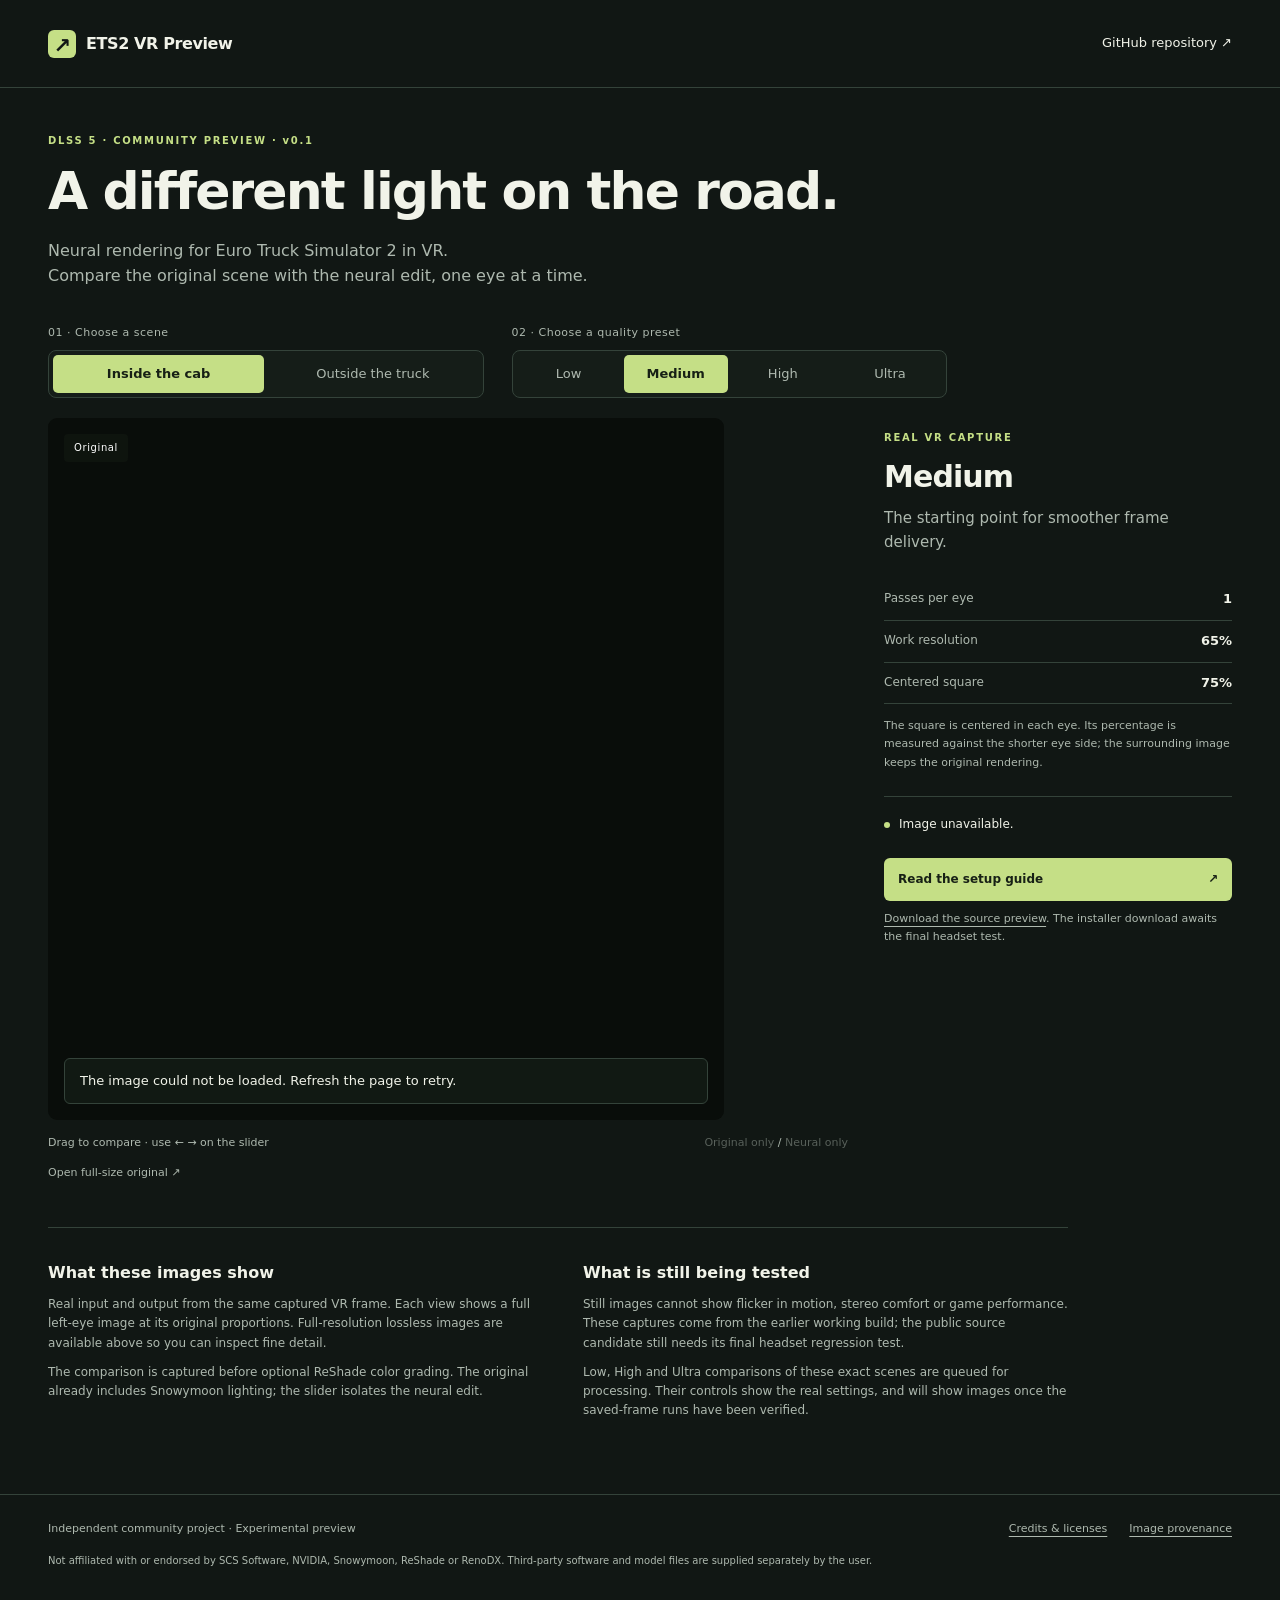
==== docs/index.html @ f1033e8d "Add the GitHub Pages publication files under docs while retaining all project files" ====
<!doctype html>
<html lang="en"><head>
<meta charset="utf-8"><meta name="viewport" content="width=device-width, initial-scale=1"><meta name="description" content="ETS2 VR neural-rendering preview. Explore real cab and truck captures with an original / neural comparison slider."><meta name="theme-color" content="#111714">
<title>ETS2 DLSS 5 VR Preview — comparisons</title><link rel="stylesheet" href="style.css"><script src="app.js" defer></script>
</head><body>
<header class="topbar"><a class="brand" href="./"><span class="mark" aria-hidden="true">↗</span> ETS2 VR Preview</a><a href="https://github.com/EinarEB/ETS2-DLSS-5-VR-Preview">GitHub repository ↗</a></header>
<main>
<div class="intro"><p class="eyebrow">DLSS 5 · COMMUNITY PREVIEW · v0.1</p><h1>A different light on the road.</h1><p class="lede">Neural rendering for Euro Truck Simulator 2 in VR.<br>Compare the original scene with the neural edit, one eye at a time.</p></div>
<section class="showcase" aria-label="Interactive image comparison">
<div class="controls">
<div><span class="control-label" id="scene-label">01 · Choose a scene</span><div class="segments" role="group" aria-labelledby="scene-label"><button data-scene="cab" aria-pressed="true">Inside the cab</button><button data-scene="exterior" aria-pressed="false">Outside the truck</button></div></div>
<div><span class="control-label" id="preset-label">02 · Choose a quality preset</span><div class="segments presets" role="group" aria-labelledby="preset-label"><button data-preset="low" aria-pressed="false">Low</button><button data-preset="medium" aria-pressed="true">Medium</button><button data-preset="high" aria-pressed="false">High</button><button data-preset="ultra" aria-pressed="false">Ultra</button></div></div>
</div>
<div class="comparison-layout"><div class="viewer-column">
<div class="viewer" id="viewer" aria-busy="true">
<img id="after-image" alt="" width="2504" height="2600" draggable="false"><img id="before-image" alt="Captured original VR scene before the neural edit" width="2504" height="2600" draggable="false">
<div class="image-labels"><span>Original</span><span id="after-label">Medium · neural edit</span></div><div class="divider" aria-hidden="true"><span>‹ ›</span></div>
<input id="wipe" type="range" min="0" max="100" value="50" aria-label="Original image coverage" aria-valuetext="50 percent original, 50 percent neural edit">
<div class="viewer-message" id="viewer-message" role="status">Loading the captured frame…</div></div>
<div class="under-viewer"><p id="drag-hint">Drag to compare · use ← → on the slider</p><div><button class="text-button" id="show-original">Original only</button><span aria-hidden="true"> / </span><button class="text-button" id="show-neural">Neural only</button></div></div>
<div class="image-links"><a id="original-link" target="_blank" rel="noopener">Open full-size original ↗</a><a id="result-link" target="_blank" rel="noopener">Open full-size result ↗</a></div>
</div><aside>
<p class="eyebrow" id="sample-kind">REAL VR CAPTURE</p><h2 id="preset-title">Medium</h2><p id="preset-description">The starting point for smoother frame delivery.</p>
<dl class="specs"><div><dt>Passes per eye</dt><dd id="passes">1</dd></div><div><dt>Work resolution</dt><dd id="resolution">65%</dd></div><div><dt>Centered square</dt><dd id="crop">75%</dd></div></dl>
<p class="small">The square is centered in each eye. Its percentage is measured against the shorter eye side; the surrounding image keeps the original rendering.</p>
<div class="sample-note"><span class="status-dot" aria-hidden="true"></span><p id="sample-note" aria-live="polite">Loading capture details…</p></div><p class="small" id="capture-details"></p>
<a class="button" href="setup.html">Read the setup guide <span aria-hidden="true">↗</span></a><p class="small release-note"><a href="https://github.com/EinarEB/ETS2-DLSS-5-VR-Preview/archive/refs/heads/main.zip">Download the source preview</a>. The installer download awaits the final headset test.</p>
</aside></div></section>
<section class="notes" aria-label="About the comparison"><div><h2>What these images show</h2><p>Real input and output from the same captured VR frame. Each view shows a full left-eye image at its original proportions. Full-resolution lossless images are available above so you can inspect fine detail.</p><p>The comparison is captured before optional ReShade color grading. The original already includes Snowymoon lighting; the slider isolates the neural edit.</p></div><div><h2>What is still being tested</h2><p>Still images cannot show flicker in motion, stereo comfort or game performance. These captures come from the earlier working build; the public source candidate still needs its final headset regression test.</p><p>Low, High and Ultra comparisons of these exact scenes are queued for processing. Their controls show the real settings, and will show images once the saved-frame runs have been verified.</p></div></section>
</main><footer><span>Independent community project · Experimental preview</span><div><a href="credits.html">Credits & licenses</a><a href="assets/provenance.json">Image provenance</a></div><p>Not affiliated with or endorsed by SCS Software, NVIDIA, Snowymoon, ReShade or RenoDX. Third-party software and model files are supplied separately by the user.</p></footer>
</body></html>
---- docs/style.css ----
:root{color-scheme:dark;--bg:#111714;--line:#34433a;--text:#f1f3e9;--muted:#aeb9af;--accent:#c5df86;--split:50%}*{box-sizing:border-box}body{margin:0;background:var(--bg);color:var(--text);font-family:Inter,'Segoe UI',system-ui,sans-serif;font-size:15px;line-height:1.6}a{color:inherit;text-underline-offset:4px}button,input{font:inherit}button,a{-webkit-tap-highlight-color:transparent}button:focus-visible,a:focus-visible,input:focus-visible{outline:3px solid var(--accent);outline-offset:4px}button{cursor:pointer}button:disabled{cursor:default;opacity:.45}.topbar{max-width:1300px;margin:auto;min-height:88px;padding:24px 48px;display:flex;justify-content:space-between;align-items:center;border-bottom:1px solid var(--line);gap:20px}.topbar a{text-decoration:none;font-size:13px}.topbar .brand{font-size:16px;font-weight:700;letter-spacing:-.4px;display:flex;align-items:center;gap:10px}.mark{background:var(--accent);color:var(--bg);border-radius:6px;width:28px;height:28px;text-align:center;font-size:21px}main{max-width:1300px;margin:auto;padding:45px 48px 64px}.intro{margin-bottom:35px}.eyebrow{font-size:10px;font-weight:700;letter-spacing:1.7px;color:var(--accent);margin:0 0 12px}h1{font-size:clamp(32px,4.3vw,52px);line-height:1.17;font-weight:600;letter-spacing:-1.9px;margin:0 0 16px}.lede{color:var(--muted);font-size:16px;margin:0}.controls{display:grid;grid-template-columns:minmax(240px,1fr) minmax(280px,1fr);gap:28px;margin-bottom:20px;max-width:800px}.control-label{display:block;font-size:11px;color:var(--muted);letter-spacing:.5px;margin-bottom:8px}.segments{display:flex;border:1px solid var(--line);border-radius:8px;padding:4px;gap:3px;background:#151d18}.segments button{border:0;border-radius:5px;background:transparent;color:var(--muted);padding:9px 12px;flex:1;font-size:13px;white-space:nowrap}.segments button[aria-pressed=true]{background:var(--accent);color:#172015;font-weight:700}.segments button:hover:not([aria-pressed=true]){background:#263229;color:var(--text)}.comparison-layout{display:grid;grid-template-columns:minmax(0,800px) minmax(245px,1fr);gap:36px;align-items:start}.viewer{position:relative;overflow:hidden;background:#090d0a;border-radius:9px;aspect-ratio:2504/2600;width:100%;margin:auto;isolation:isolate}.viewer img{position:absolute;width:100%;height:100%;object-fit:contain;inset:0;pointer-events:none;user-select:none}.viewer #before-image{clip-path:inset(0 calc(100% - var(--split)) 0 0)}.viewer.no-result #before-image{clip-path:none}.image-labels{position:absolute;inset:16px 16px auto;display:flex;justify-content:space-between;gap:8px;pointer-events:none}.image-labels span{font-size:10px;letter-spacing:.6px;line-height:1.2;padding:8px 10px;border-radius:4px;color:white;background:#101610dc}.divider{position:absolute;top:0;bottom:0;left:var(--split);width:2px;background:#fff;transform:translateX(-1px);pointer-events:none;box-shadow:0 0 5px #0008}.divider span{position:absolute;top:50%;left:50%;transform:translate(-50%,-50%);width:42px;height:42px;display:grid;place-items:center;background:#eff2e8;color:#172015;border-radius:50%;font-size:22px;letter-spacing:2px;box-shadow:0 2px 16px #0005}.viewer input{position:absolute;inset:0;appearance:none;-webkit-appearance:none;width:100%;height:100%;margin:0;background:transparent;opacity:0;cursor:ew-resize;touch-action:pan-y}.viewer input::-webkit-slider-thumb{appearance:none;width:42px;height:100%}.viewer:has(input:focus-visible){outline:3px solid var(--accent);outline-offset:4px}.viewer-message{position:absolute;inset:auto 16px 16px;background:#121a14ed;border:1px solid var(--line);border-radius:6px;padding:12px 15px;pointer-events:none;font-size:13px;color:var(--text)}[hidden]{display:none!important}.no-result .divider,.no-result #after-label{display:none}.under-viewer{display:flex;justify-content:space-between;align-items:center;gap:12px;margin-top:10px;font-size:11px;color:var(--muted)}.under-viewer p{margin:0}.text-button{border:0;background:none;color:inherit;padding:4px 0;font-size:11px}.text-button:hover{text-decoration:underline}.image-links{display:flex;gap:20px;flex-wrap:wrap;font-size:11px;margin-top:8px;color:var(--muted)}aside{padding-top:12px}aside h2{font-size:30px;letter-spacing:-.9px;line-height:1.25;margin:0 0 10px}aside>p{color:var(--muted);margin-top:0}.specs{margin:25px 0 13px}.specs div{display:flex;justify-content:space-between;gap:14px;padding:10px 0;border-bottom:1px solid var(--line)}.specs dt{color:var(--muted);font-size:12px}.specs dd{margin:0;font-weight:600;font-size:13px}.small{font-size:11px;color:var(--muted);line-height:1.65}.sample-note{display:flex;gap:9px;align-items:baseline;border-top:1px solid var(--line);padding-top:18px;margin-top:24px}.sample-note p{font-size:12px;margin:0}.status-dot{width:6px;height:6px;flex:none;border-radius:50%;background:var(--accent)}.button{display:flex;justify-content:space-between;align-items:center;background:var(--accent);color:#172015;text-decoration:none;font-weight:700;font-size:12px;padding:12px 14px;border-radius:6px;margin-top:24px}.release-note{margin-top:9px}.notes{display:grid;grid-template-columns:1fr 1fr;gap:50px;border-top:1px solid var(--line);padding-top:32px;margin-top:45px;max-width:1020px}.notes h2{font-size:16px;margin:0 0 10px}.notes p{font-size:12px;color:var(--muted);margin:0 0 10px}footer{max-width:1300px;margin:auto;padding:25px 48px 36px;border-top:1px solid var(--line);font-size:11px;color:var(--muted);display:flex;justify-content:space-between;gap:15px;flex-wrap:wrap}footer div{display:flex;gap:22px}footer p{width:100%;margin:0;font-size:10px;max-width:850px}@media(min-width:900px){.viewer{width:min(100%,calc(78svh * 2504 / 2600));margin-left:0}.controls{max-width:calc(100% - 285px)}}@media(max-width:899px){.comparison-layout{grid-template-columns:minmax(0,1fr);gap:20px}.controls{gap:16px}aside{display:grid;grid-template-columns:1fr 1fr;gap:0 30px}aside .specs{grid-column:2;grid-row:1/5;margin:0}aside .sample-note,aside #capture-details,aside .button,aside .release-note{grid-column:1/-1}aside .button{max-width:350px}.notes{margin-top:30px}}@media(max-width:560px){.topbar{min-height:70px;padding:18px 20px}.topbar .brand{font-size:14px}.topbar>a{font-size:11px}main{padding:30px 16px 36px}.intro{padding:0 4px;margin-bottom:24px}.lede{font-size:14px}.controls{grid-template-columns:1fr;gap:14px;margin-bottom:16px}.control-label{font-size:10px}.segments button{padding:9px 8px}.comparison-layout{gap:12px}.viewer{border-radius:6px}.under-viewer{align-items:start;font-size:10px}.under-viewer p{max-width:160px}.image-links{gap:12px;font-size:10px}.image-labels{inset:10px 10px auto}.image-labels span{font-size:9px;padding:6px 8px}.notes{grid-template-columns:1fr;gap:18px;padding-top:23px}aside{gap:0 18px}aside h2{font-size:25px}aside>p{font-size:12px}aside .small{font-size:11px}footer{padding:22px 20px 30px}h1{letter-spacing:-1.2px}}
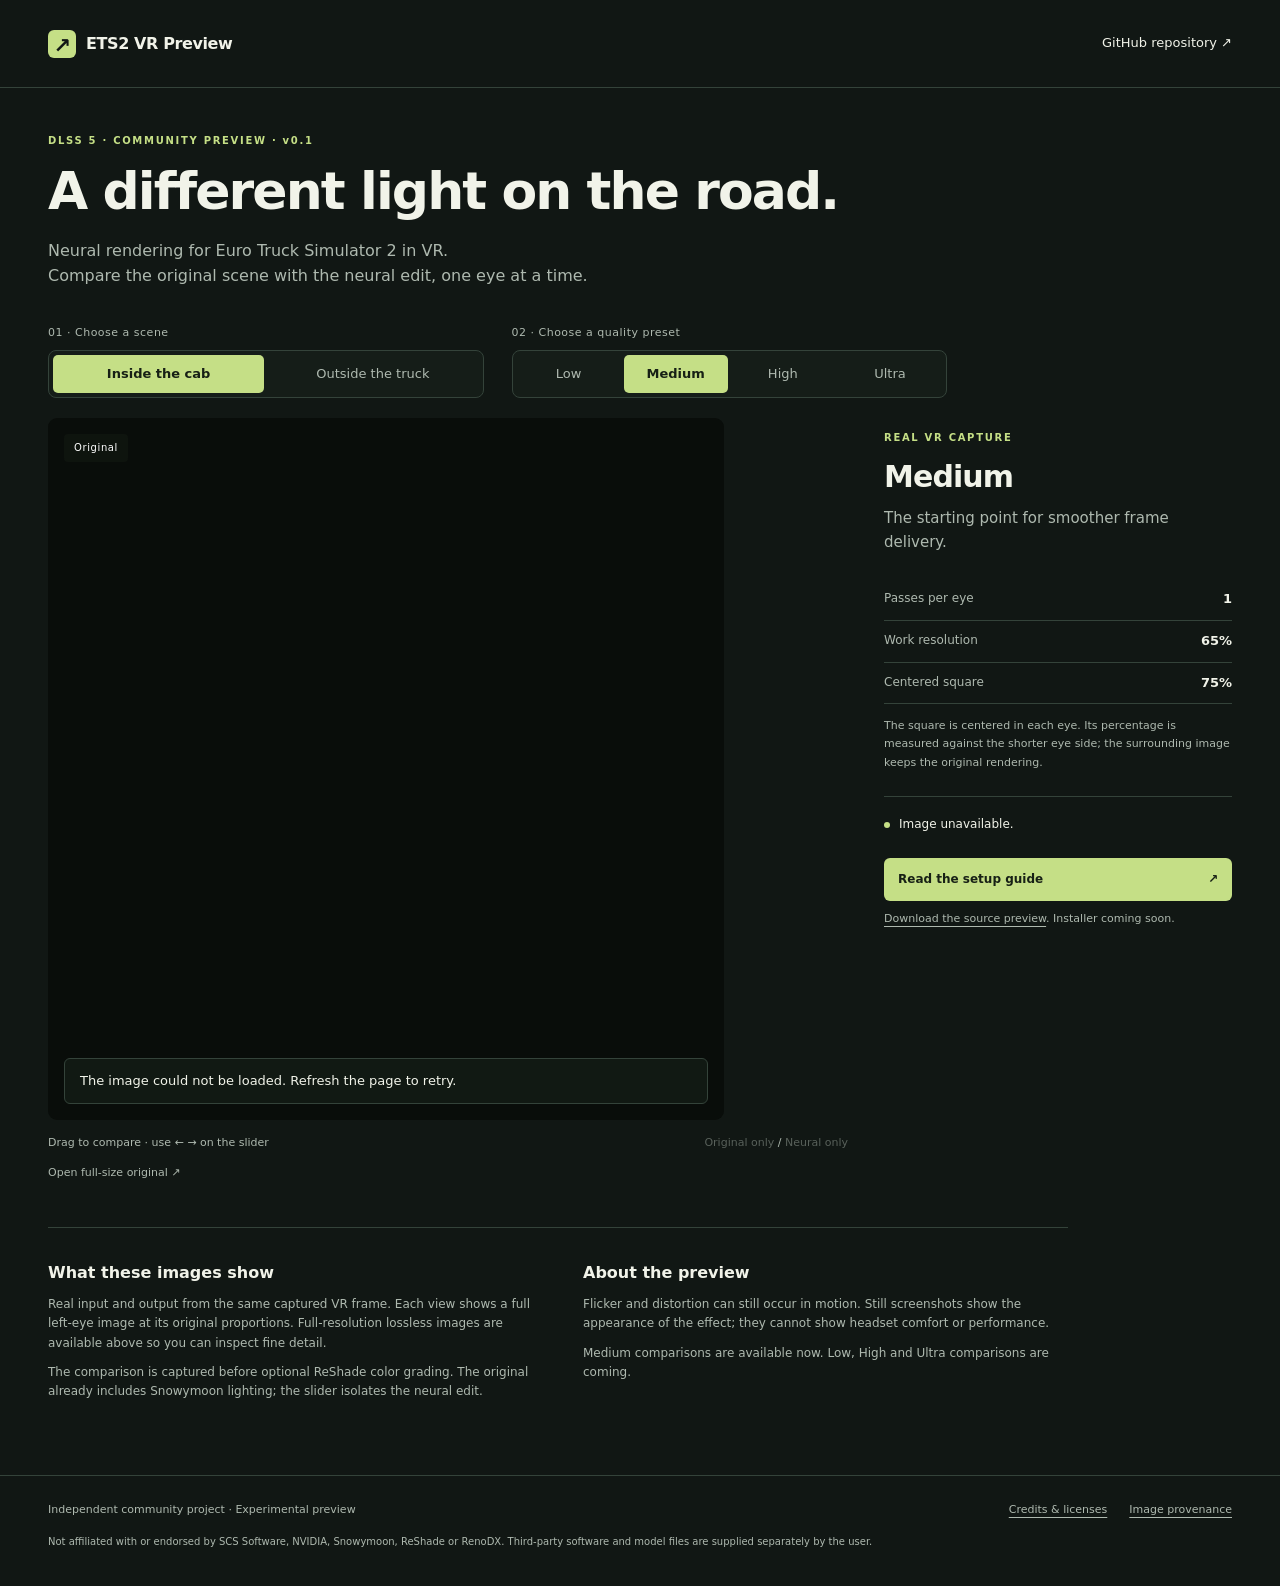
==== commit 744a6732: "Rewrite the public setup guide around requirements, installation and everyday controls" ====
--- a/docs/index.html
+++ b/docs/index.html
@@ -1,31 +1,31 @@
-<!doctype html>
-<html lang="en"><head>
-<meta charset="utf-8"><meta name="viewport" content="width=device-width, initial-scale=1"><meta name="description" content="ETS2 VR neural-rendering preview. Explore real cab and truck captures with an original / neural comparison slider."><meta name="theme-color" content="#111714">
-<title>ETS2 DLSS 5 VR Preview — comparisons</title><link rel="stylesheet" href="style.css"><script src="app.js" defer></script>
-</head><body>
-<header class="topbar"><a class="brand" href="./"><span class="mark" aria-hidden="true">↗</span> ETS2 VR Preview</a><a href="https://github.com/EinarEB/ETS2-DLSS-5-VR-Preview">GitHub repository ↗</a></header>
-<main>
-<div class="intro"><p class="eyebrow">DLSS 5 · COMMUNITY PREVIEW · v0.1</p><h1>A different light on the road.</h1><p class="lede">Neural rendering for Euro Truck Simulator 2 in VR.<br>Compare the original scene with the neural edit, one eye at a time.</p></div>
-<section class="showcase" aria-label="Interactive image comparison">
-<div class="controls">
-<div><span class="control-label" id="scene-label">01 · Choose a scene</span><div class="segments" role="group" aria-labelledby="scene-label"><button data-scene="cab" aria-pressed="true">Inside the cab</button><button data-scene="exterior" aria-pressed="false">Outside the truck</button></div></div>
-<div><span class="control-label" id="preset-label">02 · Choose a quality preset</span><div class="segments presets" role="group" aria-labelledby="preset-label"><button data-preset="low" aria-pressed="false">Low</button><button data-preset="medium" aria-pressed="true">Medium</button><button data-preset="high" aria-pressed="false">High</button><button data-preset="ultra" aria-pressed="false">Ultra</button></div></div>
-</div>
-<div class="comparison-layout"><div class="viewer-column">
-<div class="viewer" id="viewer" aria-busy="true">
-<img id="after-image" alt="" width="2504" height="2600" draggable="false"><img id="before-image" alt="Captured original VR scene before the neural edit" width="2504" height="2600" draggable="false">
-<div class="image-labels"><span>Original</span><span id="after-label">Medium · neural edit</span></div><div class="divider" aria-hidden="true"><span>‹ ›</span></div>
-<input id="wipe" type="range" min="0" max="100" value="50" aria-label="Original image coverage" aria-valuetext="50 percent original, 50 percent neural edit">
-<div class="viewer-message" id="viewer-message" role="status">Loading the captured frame…</div></div>
-<div class="under-viewer"><p id="drag-hint">Drag to compare · use ← → on the slider</p><div><button class="text-button" id="show-original">Original only</button><span aria-hidden="true"> / </span><button class="text-button" id="show-neural">Neural only</button></div></div>
-<div class="image-links"><a id="original-link" target="_blank" rel="noopener">Open full-size original ↗</a><a id="result-link" target="_blank" rel="noopener">Open full-size result ↗</a></div>
-</div><aside>
-<p class="eyebrow" id="sample-kind">REAL VR CAPTURE</p><h2 id="preset-title">Medium</h2><p id="preset-description">The starting point for smoother frame delivery.</p>
-<dl class="specs"><div><dt>Passes per eye</dt><dd id="passes">1</dd></div><div><dt>Work resolution</dt><dd id="resolution">65%</dd></div><div><dt>Centered square</dt><dd id="crop">75%</dd></div></dl>
-<p class="small">The square is centered in each eye. Its percentage is measured against the shorter eye side; the surrounding image keeps the original rendering.</p>
-<div class="sample-note"><span class="status-dot" aria-hidden="true"></span><p id="sample-note" aria-live="polite">Loading capture details…</p></div><p class="small" id="capture-details"></p>
-<a class="button" href="setup.html">Read the setup guide <span aria-hidden="true">↗</span></a><p class="small release-note"><a href="https://github.com/EinarEB/ETS2-DLSS-5-VR-Preview/archive/refs/heads/main.zip">Download the source preview</a>. The installer download awaits the final headset test.</p>
-</aside></div></section>
-<section class="notes" aria-label="About the comparison"><div><h2>What these images show</h2><p>Real input and output from the same captured VR frame. Each view shows a full left-eye image at its original proportions. Full-resolution lossless images are available above so you can inspect fine detail.</p><p>The comparison is captured before optional ReShade color grading. The original already includes Snowymoon lighting; the slider isolates the neural edit.</p></div><div><h2>What is still being tested</h2><p>Still images cannot show flicker in motion, stereo comfort or game performance. These captures come from the earlier working build; the public source candidate still needs its final headset regression test.</p><p>Low, High and Ultra comparisons of these exact scenes are queued for processing. Their controls show the real settings, and will show images once the saved-frame runs have been verified.</p></div></section>
-</main><footer><span>Independent community project · Experimental preview</span><div><a href="credits.html">Credits & licenses</a><a href="assets/provenance.json">Image provenance</a></div><p>Not affiliated with or endorsed by SCS Software, NVIDIA, Snowymoon, ReShade or RenoDX. Third-party software and model files are supplied separately by the user.</p></footer>
-</body></html>
+<!doctype html>
+<html lang="en"><head>
+<meta charset="utf-8"><meta name="viewport" content="width=device-width, initial-scale=1"><meta name="description" content="ETS2 VR neural-rendering preview. Explore real cab and truck captures with an original / neural comparison slider."><meta name="theme-color" content="#111714">
+<title>ETS2 DLSS 5 VR Preview — comparisons</title><link rel="stylesheet" href="style.css"><script src="app.js" defer></script>
+</head><body>
+<header class="topbar"><a class="brand" href="./"><span class="mark" aria-hidden="true">↗</span> ETS2 VR Preview</a><a href="https://github.com/EinarEB/ETS2-DLSS-5-VR-Preview">GitHub repository ↗</a></header>
+<main>
+<div class="intro"><p class="eyebrow">DLSS 5 · COMMUNITY PREVIEW · v0.1</p><h1>A different light on the road.</h1><p class="lede">Neural rendering for Euro Truck Simulator 2 in VR.<br>Compare the original scene with the neural edit, one eye at a time.</p></div>
+<section class="showcase" aria-label="Interactive image comparison">
+<div class="controls">
+<div><span class="control-label" id="scene-label">01 · Choose a scene</span><div class="segments" role="group" aria-labelledby="scene-label"><button data-scene="cab" aria-pressed="true">Inside the cab</button><button data-scene="exterior" aria-pressed="false">Outside the truck</button></div></div>
+<div><span class="control-label" id="preset-label">02 · Choose a quality preset</span><div class="segments presets" role="group" aria-labelledby="preset-label"><button data-preset="low" aria-pressed="false">Low</button><button data-preset="medium" aria-pressed="true">Medium</button><button data-preset="high" aria-pressed="false">High</button><button data-preset="ultra" aria-pressed="false">Ultra</button></div></div>
+</div>
+<div class="comparison-layout"><div class="viewer-column">
+<div class="viewer" id="viewer" aria-busy="true">
+<img id="after-image" alt="" width="2504" height="2600" draggable="false"><img id="before-image" alt="Captured original VR scene before the neural edit" width="2504" height="2600" draggable="false">
+<div class="image-labels"><span>Original</span><span id="after-label">Medium · neural edit</span></div><div class="divider" aria-hidden="true"><span>‹ ›</span></div>
+<input id="wipe" type="range" min="0" max="100" value="50" aria-label="Original image coverage" aria-valuetext="50 percent original, 50 percent neural edit">
+<div class="viewer-message" id="viewer-message" role="status">Loading the captured frame…</div></div>
+<div class="under-viewer"><p id="drag-hint">Drag to compare · use ← → on the slider</p><div><button class="text-button" id="show-original">Original only</button><span aria-hidden="true"> / </span><button class="text-button" id="show-neural">Neural only</button></div></div>
+<div class="image-links"><a id="original-link" target="_blank" rel="noopener">Open full-size original ↗</a><a id="result-link" target="_blank" rel="noopener">Open full-size result ↗</a></div>
+</div><aside>
+<p class="eyebrow" id="sample-kind">REAL VR CAPTURE</p><h2 id="preset-title">Medium</h2><p id="preset-description">The starting point for smoother frame delivery.</p>
+<dl class="specs"><div><dt>Passes per eye</dt><dd id="passes">1</dd></div><div><dt>Work resolution</dt><dd id="resolution">65%</dd></div><div><dt>Centered square</dt><dd id="crop">75%</dd></div></dl>
+<p class="small">The square is centered in each eye. Its percentage is measured against the shorter eye side; the surrounding image keeps the original rendering.</p>
+<div class="sample-note"><span class="status-dot" aria-hidden="true"></span><p id="sample-note" aria-live="polite">Loading capture details…</p></div><p class="small" id="capture-details"></p>
+<a class="button" href="setup.html">Read the setup guide <span aria-hidden="true">↗</span></a><p class="small release-note"><a href="https://github.com/EinarEB/ETS2-DLSS-5-VR-Preview/archive/refs/heads/main.zip">Download the source preview</a>. Installer coming soon.</p>
+</aside></div></section>
+<section class="notes" aria-label="About the comparison"><div><h2>What these images show</h2><p>Real input and output from the same captured VR frame. Each view shows a full left-eye image at its original proportions. Full-resolution lossless images are available above so you can inspect fine detail.</p><p>The comparison is captured before optional ReShade color grading. The original already includes Snowymoon lighting; the slider isolates the neural edit.</p></div><div><h2>About the preview</h2><p>Flicker and distortion can still occur in motion. Still screenshots show the appearance of the effect; they cannot show headset comfort or performance.</p><p>Medium comparisons are available now. Low, High and Ultra comparisons are coming.</p></div></section>
+</main><footer><span>Independent community project · Experimental preview</span><div><a href="credits.html">Credits & licenses</a><a href="assets/provenance.json">Image provenance</a></div><p>Not affiliated with or endorsed by SCS Software, NVIDIA, Snowymoon, ReShade or RenoDX. Third-party software and model files are supplied separately by the user.</p></footer>
+</body></html>
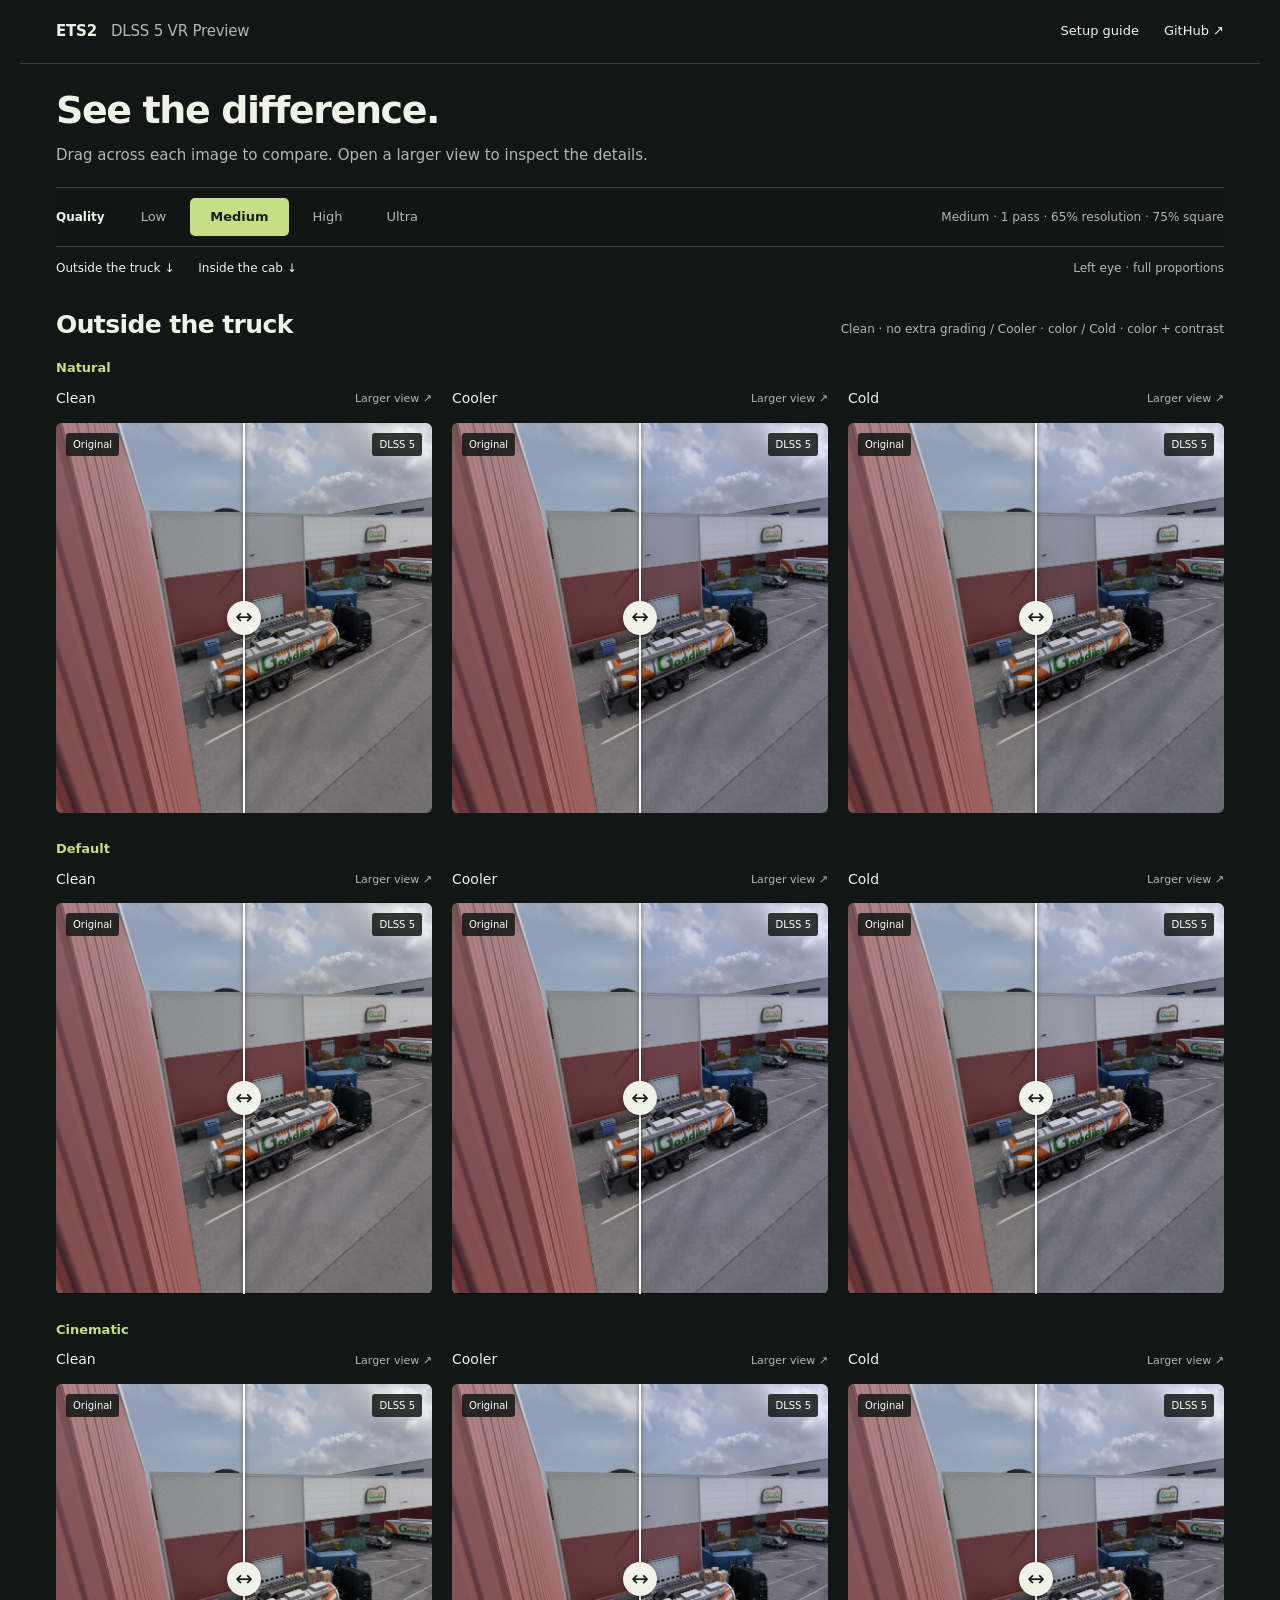
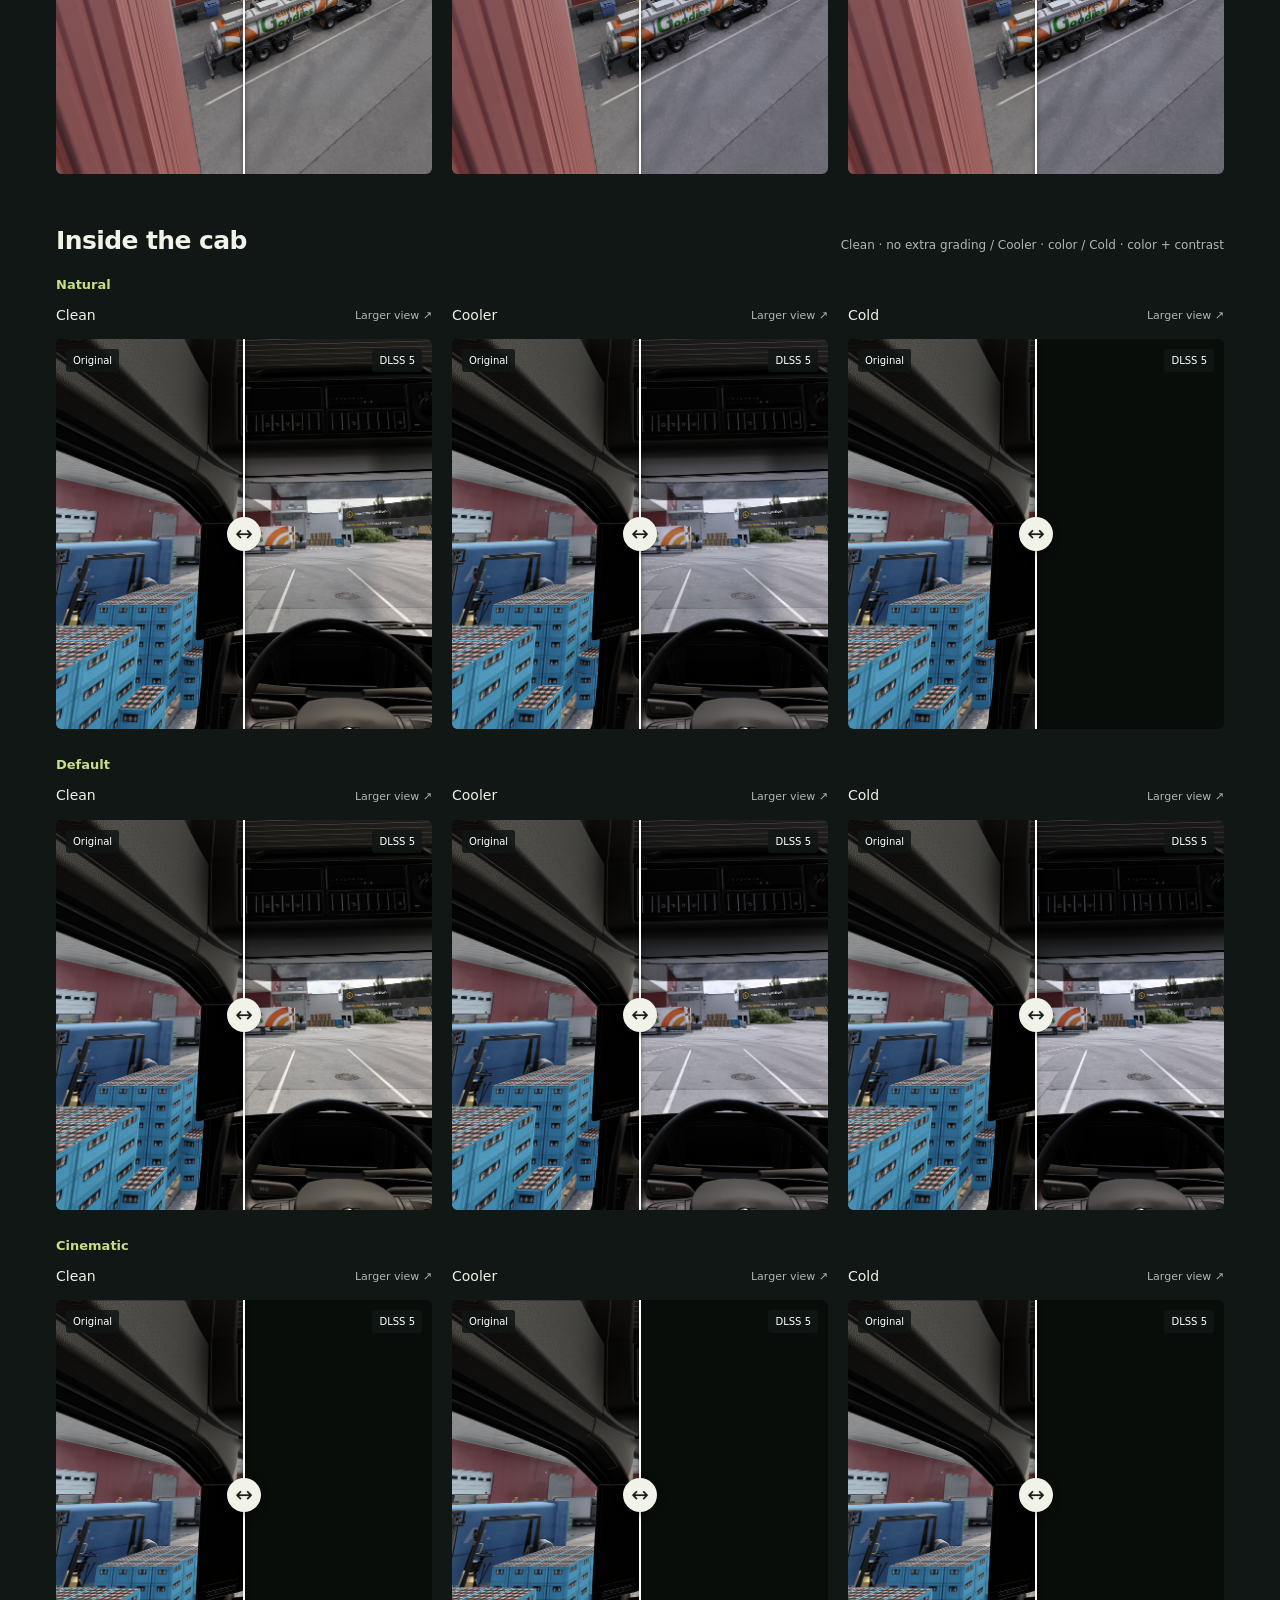
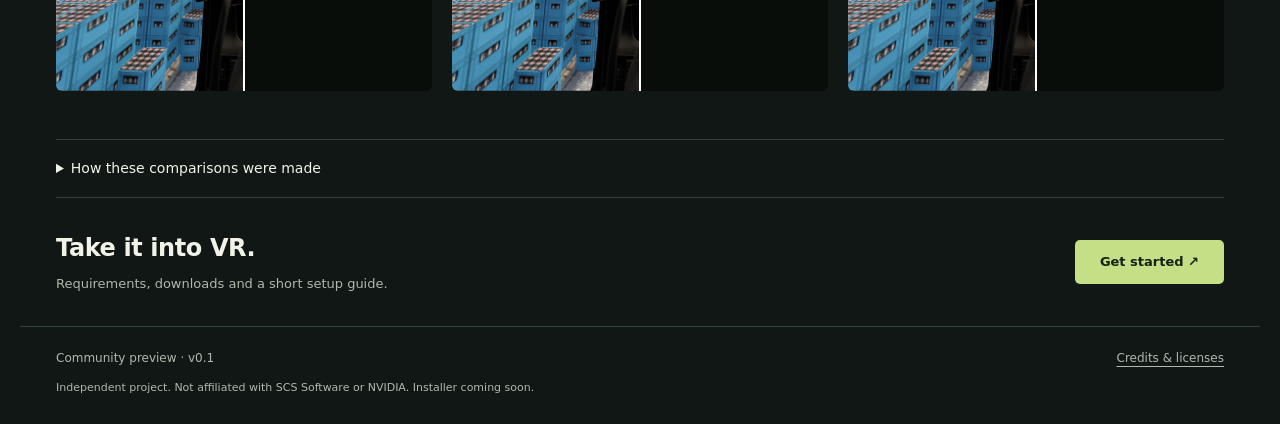
==== commit 057bfa52: "Add 72 same-frame comparisons and simplify the installer and launcher" ====
--- a/docs/index.html
+++ b/docs/index.html
@@ -1,31 +1,18 @@
 <!doctype html>
 <html lang="en"><head>
-<meta charset="utf-8"><meta name="viewport" content="width=device-width, initial-scale=1"><meta name="description" content="ETS2 VR neural-rendering preview. Explore real cab and truck captures with an original / neural comparison slider."><meta name="theme-color" content="#111714">
-<title>ETS2 DLSS 5 VR Preview — comparisons</title><link rel="stylesheet" href="style.css"><script src="app.js" defer></script>
+<meta charset="utf-8"><meta name="viewport" content="width=device-width,initial-scale=1"><meta name="description" content="Compare ETS2 DLSS 5 VR quality presets, neural styles and color looks on the same real cab and exterior frames."><meta name="theme-color" content="#111714">
+<title>Comparisons · ETS2 DLSS 5 VR Preview</title><link rel="stylesheet" href="style.css?v=2"><script src="app.js?v=2" defer></script>
 </head><body>
-<header class="topbar"><a class="brand" href="./"><span class="mark" aria-hidden="true">↗</span> ETS2 VR Preview</a><a href="https://github.com/EinarEB/ETS2-DLSS-5-VR-Preview">GitHub repository ↗</a></header>
+<header class="topbar"><a class="brand" href="./">ETS2 <span>DLSS 5 VR Preview</span></a><nav aria-label="Main"><a href="setup.html">Setup guide</a><a href="https://github.com/EinarEB/ETS2-DLSS-5-VR-Preview">GitHub ↗</a></nav></header>
 <main>
-<div class="intro"><p class="eyebrow">DLSS 5 · COMMUNITY PREVIEW · v0.1</p><h1>A different light on the road.</h1><p class="lede">Neural rendering for Euro Truck Simulator 2 in VR.<br>Compare the original scene with the neural edit, one eye at a time.</p></div>
-<section class="showcase" aria-label="Interactive image comparison">
-<div class="controls">
-<div><span class="control-label" id="scene-label">01 · Choose a scene</span><div class="segments" role="group" aria-labelledby="scene-label"><button data-scene="cab" aria-pressed="true">Inside the cab</button><button data-scene="exterior" aria-pressed="false">Outside the truck</button></div></div>
-<div><span class="control-label" id="preset-label">02 · Choose a quality preset</span><div class="segments presets" role="group" aria-labelledby="preset-label"><button data-preset="low" aria-pressed="false">Low</button><button data-preset="medium" aria-pressed="true">Medium</button><button data-preset="high" aria-pressed="false">High</button><button data-preset="ultra" aria-pressed="false">Ultra</button></div></div>
-</div>
-<div class="comparison-layout"><div class="viewer-column">
-<div class="viewer" id="viewer" aria-busy="true">
-<img id="after-image" alt="" width="2504" height="2600" draggable="false"><img id="before-image" alt="Captured original VR scene before the neural edit" width="2504" height="2600" draggable="false">
-<div class="image-labels"><span>Original</span><span id="after-label">Medium · neural edit</span></div><div class="divider" aria-hidden="true"><span>‹ ›</span></div>
-<input id="wipe" type="range" min="0" max="100" value="50" aria-label="Original image coverage" aria-valuetext="50 percent original, 50 percent neural edit">
-<div class="viewer-message" id="viewer-message" role="status">Loading the captured frame…</div></div>
-<div class="under-viewer"><p id="drag-hint">Drag to compare · use ← → on the slider</p><div><button class="text-button" id="show-original">Original only</button><span aria-hidden="true"> / </span><button class="text-button" id="show-neural">Neural only</button></div></div>
-<div class="image-links"><a id="original-link" target="_blank" rel="noopener">Open full-size original ↗</a><a id="result-link" target="_blank" rel="noopener">Open full-size result ↗</a></div>
-</div><aside>
-<p class="eyebrow" id="sample-kind">REAL VR CAPTURE</p><h2 id="preset-title">Medium</h2><p id="preset-description">The starting point for smoother frame delivery.</p>
-<dl class="specs"><div><dt>Passes per eye</dt><dd id="passes">1</dd></div><div><dt>Work resolution</dt><dd id="resolution">65%</dd></div><div><dt>Centered square</dt><dd id="crop">75%</dd></div></dl>
-<p class="small">The square is centered in each eye. Its percentage is measured against the shorter eye side; the surrounding image keeps the original rendering.</p>
-<div class="sample-note"><span class="status-dot" aria-hidden="true"></span><p id="sample-note" aria-live="polite">Loading capture details…</p></div><p class="small" id="capture-details"></p>
-<a class="button" href="setup.html">Read the setup guide <span aria-hidden="true">↗</span></a><p class="small release-note"><a href="https://github.com/EinarEB/ETS2-DLSS-5-VR-Preview/archive/refs/heads/main.zip">Download the source preview</a>. Installer coming soon.</p>
-</aside></div></section>
-<section class="notes" aria-label="About the comparison"><div><h2>What these images show</h2><p>Real input and output from the same captured VR frame. Each view shows a full left-eye image at its original proportions. Full-resolution lossless images are available above so you can inspect fine detail.</p><p>The comparison is captured before optional ReShade color grading. The original already includes Snowymoon lighting; the slider isolates the neural edit.</p></div><div><h2>About the preview</h2><p>Flicker and distortion can still occur in motion. Still screenshots show the appearance of the effect; they cannot show headset comfort or performance.</p><p>Medium comparisons are available now. Low, High and Ultra comparisons are coming.</p></div></section>
-</main><footer><span>Independent community project · Experimental preview</span><div><a href="credits.html">Credits & licenses</a><a href="assets/provenance.json">Image provenance</a></div><p>Not affiliated with or endorsed by SCS Software, NVIDIA, Snowymoon, ReShade or RenoDX. Third-party software and model files are supplied separately by the user.</p></footer>
+<div class="intro"><h1>See the difference.</h1><p>Drag across each image to compare. Open a larger view to inspect the details.</p></div>
+<div class="quality-bar"><div class="quality-controls"><span id="quality-label">Quality</span><div class="segments" role="group" aria-labelledby="quality-label"><button data-quality="low" aria-pressed="false">Low</button><button data-quality="medium" aria-pressed="true">Medium</button><button data-quality="high" aria-pressed="false">High</button><button data-quality="ultra" aria-pressed="false">Ultra</button></div></div><p id="quality-summary" aria-live="polite">Medium · 1 pass · 65% resolution · 75% square</p></div>
+<div class="scene-nav"><a href="#exterior">Outside the truck ↓</a><a href="#cab">Inside the cab ↓</a><span>Left eye · full proportions</span></div>
+<p id="page-status" role="status">Loading comparisons…</p><div id="scenes"></div>
+<details class="method"><summary>How these comparisons were made</summary><p>Two real VR frames, captured with Snowymoon lighting. The exterior uses the latest capture; the cab uses the retained interior capture. Each original was held still and processed through all four quality presets and three neural styles. Clean, Cooler and Cold were then applied using the preview's own color shaders.</p><p>Every slider starts from the same ungraded original. Model preset 1, intensity 2 and 100% final blend are fixed. These are processed still frames with zero motion input, not recordings of moving gameplay. They show appearance; flicker and frame rate need a headset test.</p><p>The grid uses smaller lossless previews. Full-size images preserve the native 2504 × 2600 pixels without lossy compression. <a href="assets/provenance.json">Processing details and image hashes ↗</a></p></details>
+<div class="get-started"><div><h2>Take it into VR.</h2><p>Requirements, downloads and a short setup guide.</p></div><a class="button" href="setup.html">Get started ↗</a></div>
+</main>
+<footer><span>Community preview · v0.1</span><a href="credits.html">Credits & licenses</a><p>Independent project. Not affiliated with SCS Software or NVIDIA. Installer coming soon.</p></footer>
+<dialog id="detail" aria-labelledby="detail-title"><div class="dialog-bar"><h2 id="detail-title"></h2><button id="close-detail" aria-label="Close larger comparison">Close ×</button></div><div id="detail-content"></div><div class="full-links"><a id="full-original" target="_blank" rel="noopener">Full-size original ↗</a><a id="full-result" target="_blank" rel="noopener">Full-size result ↗</a><span>Native pixels · lossless</span></div></dialog>
+<noscript><p class="noscript">Enable JavaScript for the comparison sliders. <a href="assets/comparisons.json">Image index</a></p></noscript>
 </body></html>
--- a/docs/style.css
+++ b/docs/style.css
@@ -1 +1 @@
-:root{color-scheme:dark;--bg:#111714;--line:#34433a;--text:#f1f3e9;--muted:#aeb9af;--accent:#c5df86;--split:50%}*{box-sizing:border-box}body{margin:0;background:var(--bg);color:var(--text);font-family:Inter,'Segoe UI',system-ui,sans-serif;font-size:15px;line-height:1.6}a{color:inherit;text-underline-offset:4px}button,input{font:inherit}button,a{-webkit-tap-highlight-color:transparent}button:focus-visible,a:focus-visible,input:focus-visible{outline:3px solid var(--accent);outline-offset:4px}button{cursor:pointer}button:disabled{cursor:default;opacity:.45}.topbar{max-width:1300px;margin:auto;min-height:88px;padding:24px 48px;display:flex;justify-content:space-between;align-items:center;border-bottom:1px solid var(--line);gap:20px}.topbar a{text-decoration:none;font-size:13px}.topbar .brand{font-size:16px;font-weight:700;letter-spacing:-.4px;display:flex;align-items:center;gap:10px}.mark{background:var(--accent);color:var(--bg);border-radius:6px;width:28px;height:28px;text-align:center;font-size:21px}main{max-width:1300px;margin:auto;padding:45px 48px 64px}.intro{margin-bottom:35px}.eyebrow{font-size:10px;font-weight:700;letter-spacing:1.7px;color:var(--accent);margin:0 0 12px}h1{font-size:clamp(32px,4.3vw,52px);line-height:1.17;font-weight:600;letter-spacing:-1.9px;margin:0 0 16px}.lede{color:var(--muted);font-size:16px;margin:0}.controls{display:grid;grid-template-columns:minmax(240px,1fr) minmax(280px,1fr);gap:28px;margin-bottom:20px;max-width:800px}.control-label{display:block;font-size:11px;color:var(--muted);letter-spacing:.5px;margin-bottom:8px}.segments{display:flex;border:1px solid var(--line);border-radius:8px;padding:4px;gap:3px;background:#151d18}.segments button{border:0;border-radius:5px;background:transparent;color:var(--muted);padding:9px 12px;flex:1;font-size:13px;white-space:nowrap}.segments button[aria-pressed=true]{background:var(--accent);color:#172015;font-weight:700}.segments button:hover:not([aria-pressed=true]){background:#263229;color:var(--text)}.comparison-layout{display:grid;grid-template-columns:minmax(0,800px) minmax(245px,1fr);gap:36px;align-items:start}.viewer{position:relative;overflow:hidden;background:#090d0a;border-radius:9px;aspect-ratio:2504/2600;width:100%;margin:auto;isolation:isolate}.viewer img{position:absolute;width:100%;height:100%;object-fit:contain;inset:0;pointer-events:none;user-select:none}.viewer #before-image{clip-path:inset(0 calc(100% - var(--split)) 0 0)}.viewer.no-result #before-image{clip-path:none}.image-labels{position:absolute;inset:16px 16px auto;display:flex;justify-content:space-between;gap:8px;pointer-events:none}.image-labels span{font-size:10px;letter-spacing:.6px;line-height:1.2;padding:8px 10px;border-radius:4px;color:white;background:#101610dc}.divider{position:absolute;top:0;bottom:0;left:var(--split);width:2px;background:#fff;transform:translateX(-1px);pointer-events:none;box-shadow:0 0 5px #0008}.divider span{position:absolute;top:50%;left:50%;transform:translate(-50%,-50%);width:42px;height:42px;display:grid;place-items:center;background:#eff2e8;color:#172015;border-radius:50%;font-size:22px;letter-spacing:2px;box-shadow:0 2px 16px #0005}.viewer input{position:absolute;inset:0;appearance:none;-webkit-appearance:none;width:100%;height:100%;margin:0;background:transparent;opacity:0;cursor:ew-resize;touch-action:pan-y}.viewer input::-webkit-slider-thumb{appearance:none;width:42px;height:100%}.viewer:has(input:focus-visible){outline:3px solid var(--accent);outline-offset:4px}.viewer-message{position:absolute;inset:auto 16px 16px;background:#121a14ed;border:1px solid var(--line);border-radius:6px;padding:12px 15px;pointer-events:none;font-size:13px;color:var(--text)}[hidden]{display:none!important}.no-result .divider,.no-result #after-label{display:none}.under-viewer{display:flex;justify-content:space-between;align-items:center;gap:12px;margin-top:10px;font-size:11px;color:var(--muted)}.under-viewer p{margin:0}.text-button{border:0;background:none;color:inherit;padding:4px 0;font-size:11px}.text-button:hover{text-decoration:underline}.image-links{display:flex;gap:20px;flex-wrap:wrap;font-size:11px;margin-top:8px;color:var(--muted)}aside{padding-top:12px}aside h2{font-size:30px;letter-spacing:-.9px;line-height:1.25;margin:0 0 10px}aside>p{color:var(--muted);margin-top:0}.specs{margin:25px 0 13px}.specs div{display:flex;justify-content:space-between;gap:14px;padding:10px 0;border-bottom:1px solid var(--line)}.specs dt{color:var(--muted);font-size:12px}.specs dd{margin:0;font-weight:600;font-size:13px}.small{font-size:11px;color:var(--muted);line-height:1.65}.sample-note{display:flex;gap:9px;align-items:baseline;border-top:1px solid var(--line);padding-top:18px;margin-top:24px}.sample-note p{font-size:12px;margin:0}.status-dot{width:6px;height:6px;flex:none;border-radius:50%;background:var(--accent)}.button{display:flex;justify-content:space-between;align-items:center;background:var(--accent);color:#172015;text-decoration:none;font-weight:700;font-size:12px;padding:12px 14px;border-radius:6px;margin-top:24px}.release-note{margin-top:9px}.notes{display:grid;grid-template-columns:1fr 1fr;gap:50px;border-top:1px solid var(--line);padding-top:32px;margin-top:45px;max-width:1020px}.notes h2{font-size:16px;margin:0 0 10px}.notes p{font-size:12px;color:var(--muted);margin:0 0 10px}footer{max-width:1300px;margin:auto;padding:25px 48px 36px;border-top:1px solid var(--line);font-size:11px;color:var(--muted);display:flex;justify-content:space-between;gap:15px;flex-wrap:wrap}footer div{display:flex;gap:22px}footer p{width:100%;margin:0;font-size:10px;max-width:850px}@media(min-width:900px){.viewer{width:min(100%,calc(78svh * 2504 / 2600));margin-left:0}.controls{max-width:calc(100% - 285px)}}@media(max-width:899px){.comparison-layout{grid-template-columns:minmax(0,1fr);gap:20px}.controls{gap:16px}aside{display:grid;grid-template-columns:1fr 1fr;gap:0 30px}aside .specs{grid-column:2;grid-row:1/5;margin:0}aside .sample-note,aside #capture-details,aside .button,aside .release-note{grid-column:1/-1}aside .button{max-width:350px}.notes{margin-top:30px}}@media(max-width:560px){.topbar{min-height:70px;padding:18px 20px}.topbar .brand{font-size:14px}.topbar>a{font-size:11px}main{padding:30px 16px 36px}.intro{padding:0 4px;margin-bottom:24px}.lede{font-size:14px}.controls{grid-template-columns:1fr;gap:14px;margin-bottom:16px}.control-label{font-size:10px}.segments button{padding:9px 8px}.comparison-layout{gap:12px}.viewer{border-radius:6px}.under-viewer{align-items:start;font-size:10px}.under-viewer p{max-width:160px}.image-links{gap:12px;font-size:10px}.image-labels{inset:10px 10px auto}.image-labels span{font-size:9px;padding:6px 8px}.notes{grid-template-columns:1fr;gap:18px;padding-top:23px}aside{gap:0 18px}aside h2{font-size:25px}aside>p{font-size:12px}aside .small{font-size:11px}footer{padding:22px 20px 30px}h1{letter-spacing:-1.2px}}
+:root{color-scheme:dark;--bg:#111714;--line:#34433a;--text:#f1f3e9;--muted:#aeb9af;--accent:#c5df86}*{box-sizing:border-box}body{margin:0;background:var(--bg);color:var(--text);font:15px/1.55 'Segoe UI',system-ui,sans-serif}a{color:inherit;text-underline-offset:4px}button,input{font:inherit}button{cursor:pointer}button:focus-visible,a:focus-visible{outline:3px solid var(--accent);outline-offset:4px}button:disabled{cursor:wait}a,button{-webkit-tap-highlight-color:transparent}[hidden]{display:none!important}.topbar,main,footer{max-width:1240px;margin:auto;padding-left:36px;padding-right:36px}.topbar{height:64px;display:flex;align-items:center;justify-content:space-between;gap:24px;border-bottom:1px solid var(--line)}.topbar a{text-decoration:none}.brand{font-weight:700;letter-spacing:-.2px}.brand span{font-weight:400;color:var(--muted);margin-left:9px}.topbar nav{display:flex;gap:25px;font-size:13px}.intro{padding:24px 0 20px}.eyebrow{font-size:10px;font-weight:650;letter-spacing:1.7px;color:var(--accent);margin:0 0 8px}h1{font-size:clamp(30px,3.4vw,38px);font-weight:600;line-height:1.2;letter-spacing:-1.4px;margin:0 0 10px}.intro>p:last-child{margin:0;color:var(--muted)}.quality-bar{position:sticky;top:0;z-index:5;background:#111714f5;backdrop-filter:blur(15px);border-top:1px solid var(--line);border-bottom:1px solid var(--line);padding:10px 0;display:flex;align-items:center;justify-content:space-between;gap:20px}.quality-controls{display:flex;align-items:center;gap:16px}.quality-controls>span{font-size:12px;font-weight:600}.segments{display:flex;gap:4px}.segments button{border:0;border-radius:5px;background:none;color:var(--muted);padding:9px 20px;font-size:13px}.segments button[aria-pressed=true]{background:var(--accent);color:#172015;font-weight:700}.segments button:hover:not([aria-pressed=true]){background:#263229}.quality-bar p{font-size:12px;color:var(--muted);margin:0}.scene-nav{display:flex;gap:24px;align-items:center;padding:12px 0;font-size:12px}.scene-nav a{text-decoration:none}.scene-nav span{margin-left:auto;color:var(--muted)}.scene{scroll-margin-top:96px;margin:16px 0 48px}.scene-heading{display:flex;justify-content:space-between;gap:20px;align-items:baseline;margin-bottom:14px}.scene-heading h2{font-size:25px;letter-spacing:-.6px;font-weight:600;margin:0}.scene-heading p{margin:0;color:var(--muted);font-size:12px}.style-row{margin-bottom:26px}.style-row>h3{font-size:13px;font-weight:600;margin:0 0 6px;color:var(--accent)}.comparison-grid{display:grid;grid-template-columns:repeat(3,minmax(0,1fr));gap:20px}.card-heading{display:flex;align-items:center;justify-content:space-between;margin-bottom:9px;gap:12px}.card-heading h4{font-size:14px;font-weight:400;margin:0}.open-detail{font-size:11px;color:var(--muted);background:none;border:0;padding:6px 0}.open-detail:hover{color:var(--text);text-decoration:underline}.viewer{position:relative;overflow:hidden;background:#090d0a;border-radius:6px;aspect-ratio:2504/2600;width:100%;isolation:isolate}.viewer img{position:absolute;inset:0;width:100%;height:100%;object-fit:contain;pointer-events:none;user-select:none}.viewer .before{clip-path:inset(0 calc(100% - var(--split)) 0 0)}.image-labels{position:absolute;inset:10px 10px auto;display:flex;justify-content:space-between;pointer-events:none}.image-labels span{font-size:10px;line-height:1.3;padding:5px 7px;border-radius:3px;background:#111714d9;color:#fff}.divider{position:absolute;top:0;bottom:0;left:var(--split);width:2px;background:white;transform:translateX(-1px);pointer-events:none;box-shadow:0 0 4px #0008}.divider span{position:absolute;top:50%;left:50%;transform:translate(-50%,-50%);display:grid;place-items:center;width:34px;height:34px;border-radius:50%;background:#f1f3e9;color:#172015;font-size:21px;box-shadow:0 2px 10px #0005}.viewer input{position:absolute;inset:0;appearance:none;-webkit-appearance:none;width:100%;height:100%;margin:0;background:transparent;opacity:0;cursor:ew-resize;touch-action:pan-y}.viewer input::-webkit-slider-thumb{appearance:none;width:34px;height:100%}.viewer input::-moz-range-thumb{border:0;width:34px;height:100%;background:transparent}.viewer:has(input:focus-visible){outline:3px solid var(--accent);outline-offset:4px}.image-status{position:absolute;inset:auto 12px 12px;background:#111714e8;padding:8px 12px;border-radius:4px;font-size:12px}.viewer.loading .divider{display:none}.method{border-top:1px solid var(--line);border-bottom:1px solid var(--line);padding:18px 0;color:var(--muted);font-size:13px}.method summary{cursor:pointer;color:var(--text);font-size:14px}.method p{max-width:820px;margin:16px 0 0}.get-started{display:flex;align-items:center;justify-content:space-between;gap:24px;padding:32px 0}.get-started h2{margin:0 0 6px;font-size:24px;letter-spacing:-.4px;font-weight:600}.get-started p{margin:0;color:var(--muted);font-size:13px}.button{display:inline-block;padding:12px 25px;background:var(--accent);color:#172015;font-size:13px;font-weight:650;text-decoration:none;border-radius:5px}footer{border-top:1px solid var(--line);padding-top:22px;padding-bottom:28px;font-size:12px;color:var(--muted);display:flex;justify-content:space-between;gap:12px;flex-wrap:wrap}footer p{width:100%;margin:0;font-size:11px}.dialog-open{overflow:hidden}dialog{background:var(--bg);color:var(--text);border:1px solid var(--line);border-radius:10px;padding:18px;max-width:calc(100vw - 28px);max-height:calc(100svh - 28px);width:920px}dialog::backdrop{background:#050806e8}.dialog-bar{display:flex;justify-content:space-between;align-items:center;gap:20px;margin-bottom:14px}.dialog-bar h2{font-size:14px;font-weight:500;margin:0}.dialog-bar button{border:0;background:#263229;color:var(--text);border-radius:5px;padding:7px 14px;white-space:nowrap}#detail-content{max-width:calc((100svh - 162px) * 2504 / 2600);margin:auto}.full-links{display:flex;justify-content:center;gap:22px;font-size:11px;margin-top:14px;flex-wrap:wrap}.full-links span{color:var(--muted)}.noscript{margin:24px}@media(max-width:900px){.quality-bar{align-items:flex-start;flex-direction:column;gap:8px}.scene-heading{display:block}.scene-heading p{margin-top:5px}.comparison-grid{gap:12px}.scene{scroll-margin-top:125px}}@media(max-width:640px){.topbar,main,footer{padding-left:18px;padding-right:18px}.topbar{height:66px;gap:12px}.topbar .brand{font-size:14px}.brand span{display:block;margin:0;font-size:11px}.topbar nav{font-size:12px;gap:16px}.intro{padding:26px 0 22px}.intro>p:last-child{font-size:13px}.quality-controls{width:100%;gap:10px}.segments{flex:1}.segments button{flex:1;padding:9px 8px}.quality-bar p{font-size:11px}.scene-nav{gap:18px;font-size:11px;flex-wrap:wrap}.scene-nav span{display:none}.scene{margin:16px 0 42px}.scene-heading h2{font-size:23px}.comparison-grid{grid-template-columns:1fr;gap:17px}.style-row{margin-bottom:34px}.style-row>h3{font-size:16px;margin-bottom:13px;padding-top:10px;border-top:1px solid var(--line)}.card-heading{margin-bottom:6px}.open-detail{font-size:12px;padding:8px 0}.get-started{align-items:flex-start}.get-started p{max-width:180px}.button{padding:11px 16px;white-space:nowrap}dialog{padding:12px}.dialog-bar h2{font-size:12px}.full-links{gap:12px}.full-links span{width:100%;text-align:center}}
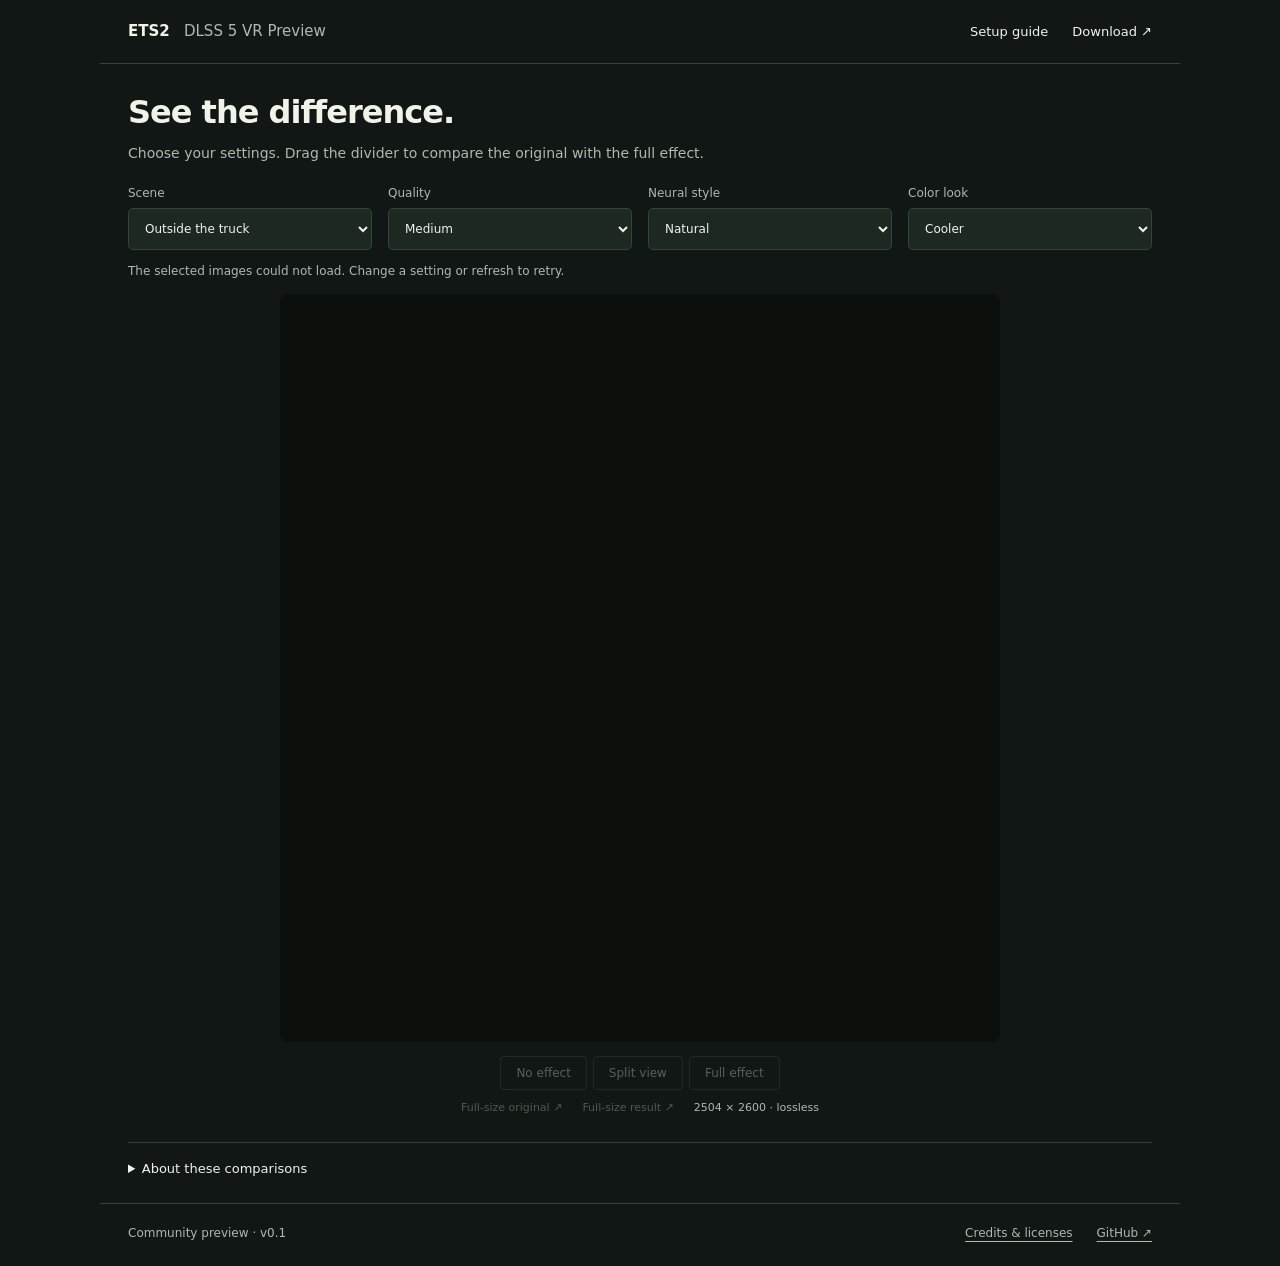
==== commit baddfffc: "Release v0.1 with enforced setup requirements and a single comparison viewer" ====
--- a/docs/index.html
+++ b/docs/index.html
@@ -1,18 +1,19 @@
 <!doctype html>
 <html lang="en"><head>
-<meta charset="utf-8"><meta name="viewport" content="width=device-width,initial-scale=1"><meta name="description" content="Compare ETS2 DLSS 5 VR quality presets, neural styles and color looks on the same real cab and exterior frames."><meta name="theme-color" content="#111714">
-<title>Comparisons · ETS2 DLSS 5 VR Preview</title><link rel="stylesheet" href="style.css?v=2"><script src="app.js?v=2" defer></script>
+<meta charset="utf-8"><meta name="viewport" content="width=device-width,initial-scale=1"><meta name="description" content="Choose a scene, quality, neural style and color look. Compare the original ETS2 VR frame with your complete DLSS 5 combination."><meta name="theme-color" content="#111714">
+<title>Compare · ETS2 DLSS 5 VR Preview</title><link rel="stylesheet" href="style.css?v=3"><script src="app.js?v=3" defer></script>
 </head><body>
-<header class="topbar"><a class="brand" href="./">ETS2 <span>DLSS 5 VR Preview</span></a><nav aria-label="Main"><a href="setup.html">Setup guide</a><a href="https://github.com/EinarEB/ETS2-DLSS-5-VR-Preview">GitHub ↗</a></nav></header>
-<main>
-<div class="intro"><h1>See the difference.</h1><p>Drag across each image to compare. Open a larger view to inspect the details.</p></div>
-<div class="quality-bar"><div class="quality-controls"><span id="quality-label">Quality</span><div class="segments" role="group" aria-labelledby="quality-label"><button data-quality="low" aria-pressed="false">Low</button><button data-quality="medium" aria-pressed="true">Medium</button><button data-quality="high" aria-pressed="false">High</button><button data-quality="ultra" aria-pressed="false">Ultra</button></div></div><p id="quality-summary" aria-live="polite">Medium · 1 pass · 65% resolution · 75% square</p></div>
-<div class="scene-nav"><a href="#exterior">Outside the truck ↓</a><a href="#cab">Inside the cab ↓</a><span>Left eye · full proportions</span></div>
-<p id="page-status" role="status">Loading comparisons…</p><div id="scenes"></div>
-<details class="method"><summary>How these comparisons were made</summary><p>Two real VR frames, captured with Snowymoon lighting. The exterior uses the latest capture; the cab uses the retained interior capture. Each original was held still and processed through all four quality presets and three neural styles. Clean, Cooler and Cold were then applied using the preview's own color shaders.</p><p>Every slider starts from the same ungraded original. Model preset 1, intensity 2 and 100% final blend are fixed. These are processed still frames with zero motion input, not recordings of moving gameplay. They show appearance; flicker and frame rate need a headset test.</p><p>The grid uses smaller lossless previews. Full-size images preserve the native 2504 × 2600 pixels without lossy compression. <a href="assets/provenance.json">Processing details and image hashes ↗</a></p></details>
-<div class="get-started"><div><h2>Take it into VR.</h2><p>Requirements, downloads and a short setup guide.</p></div><a class="button" href="setup.html">Get started ↗</a></div>
-</main>
-<footer><span>Community preview · v0.1</span><a href="credits.html">Credits & licenses</a><p>Independent project. Not affiliated with SCS Software or NVIDIA. Installer coming soon.</p></footer>
-<dialog id="detail" aria-labelledby="detail-title"><div class="dialog-bar"><h2 id="detail-title"></h2><button id="close-detail" aria-label="Close larger comparison">Close ×</button></div><div id="detail-content"></div><div class="full-links"><a id="full-original" target="_blank" rel="noopener">Full-size original ↗</a><a id="full-result" target="_blank" rel="noopener">Full-size result ↗</a><span>Native pixels · lossless</span></div></dialog>
-<noscript><p class="noscript">Enable JavaScript for the comparison sliders. <a href="assets/comparisons.json">Image index</a></p></noscript>
-</body></html>
+<header><a class="brand" href="./">ETS2 <span>DLSS 5 VR Preview</span></a><nav aria-label="Main"><a href="setup.html">Setup guide</a><a href="https://github.com/EinarEB/ETS2-DLSS-5-VR-Preview/releases/tag/v0.1">Download ↗</a></nav></header>
+<main><div class="intro"><h1>See the difference.</h1><p>Choose your settings. Drag the divider to compare the original with the full effect.</p></div>
+<form class="controls" aria-label="Comparison settings" onsubmit="return false">
+<label>Scene<select id="scene" disabled><option value="exterior">Outside the truck</option><option value="cab">Inside the cab</option></select></label>
+<label>Quality<select id="quality" disabled><option value="low">Low</option><option value="medium" selected>Medium</option><option value="high">High</option><option value="ultra">Ultra</option></select></label>
+<label>Neural style<select id="style" disabled><option value="natural">Natural</option><option value="default">Default</option><option value="cinematic">Cinematic</option></select></label>
+<label>Color look<select id="look" disabled><option value="clean">Clean</option><option value="cooler" selected>Cooler</option><option value="cold">Cold</option></select></label>
+</form>
+<p id="selection-status" role="status">Loading comparisons…</p><div id="comparison" aria-busy="true"></div>
+<div class="view-actions"><button id="show-original" disabled>No effect</button><button id="show-split" disabled>Split view</button><button id="show-result" disabled>Full effect</button></div>
+<div class="downloads"><a id="original-link">Full-size original ↗</a><a id="result-link">Full-size result ↗</a><span>2504 × 2600 · lossless</span></div>
+<details><summary>About these comparisons</summary><p>Each scene starts with one real VR frame captured with Snowymoon lighting. The original has no neural effect or extra color grading. The result combines your chosen quality, neural style and color look at 100% effect. All 72 combinations were rendered in advance; the slider reveals the two images.</p><p>Model preset 1 and intensity 2 are fixed. These are static replays with zero motion input, so they show appearance, not moving-headset stability or frame rate. <a href="assets/provenance.json">Processing details</a></p></details>
+</main><footer><span>Community preview · v0.1</span><a href="credits.html">Credits & licenses</a><a href="https://github.com/EinarEB/ETS2-DLSS-5-VR-Preview">GitHub ↗</a></footer>
+<noscript><p>Enable JavaScript to choose and compare settings. <a href="assets/comparisons.json">Image index</a></p></noscript></body></html>
--- a/docs/style.css
+++ b/docs/style.css
@@ -1 +1,2 @@
-:root{color-scheme:dark;--bg:#111714;--line:#34433a;--text:#f1f3e9;--muted:#aeb9af;--accent:#c5df86}*{box-sizing:border-box}body{margin:0;background:var(--bg);color:var(--text);font:15px/1.55 'Segoe UI',system-ui,sans-serif}a{color:inherit;text-underline-offset:4px}button,input{font:inherit}button{cursor:pointer}button:focus-visible,a:focus-visible{outline:3px solid var(--accent);outline-offset:4px}button:disabled{cursor:wait}a,button{-webkit-tap-highlight-color:transparent}[hidden]{display:none!important}.topbar,main,footer{max-width:1240px;margin:auto;padding-left:36px;padding-right:36px}.topbar{height:64px;display:flex;align-items:center;justify-content:space-between;gap:24px;border-bottom:1px solid var(--line)}.topbar a{text-decoration:none}.brand{font-weight:700;letter-spacing:-.2px}.brand span{font-weight:400;color:var(--muted);margin-left:9px}.topbar nav{display:flex;gap:25px;font-size:13px}.intro{padding:24px 0 20px}.eyebrow{font-size:10px;font-weight:650;letter-spacing:1.7px;color:var(--accent);margin:0 0 8px}h1{font-size:clamp(30px,3.4vw,38px);font-weight:600;line-height:1.2;letter-spacing:-1.4px;margin:0 0 10px}.intro>p:last-child{margin:0;color:var(--muted)}.quality-bar{position:sticky;top:0;z-index:5;background:#111714f5;backdrop-filter:blur(15px);border-top:1px solid var(--line);border-bottom:1px solid var(--line);padding:10px 0;display:flex;align-items:center;justify-content:space-between;gap:20px}.quality-controls{display:flex;align-items:center;gap:16px}.quality-controls>span{font-size:12px;font-weight:600}.segments{display:flex;gap:4px}.segments button{border:0;border-radius:5px;background:none;color:var(--muted);padding:9px 20px;font-size:13px}.segments button[aria-pressed=true]{background:var(--accent);color:#172015;font-weight:700}.segments button:hover:not([aria-pressed=true]){background:#263229}.quality-bar p{font-size:12px;color:var(--muted);margin:0}.scene-nav{display:flex;gap:24px;align-items:center;padding:12px 0;font-size:12px}.scene-nav a{text-decoration:none}.scene-nav span{margin-left:auto;color:var(--muted)}.scene{scroll-margin-top:96px;margin:16px 0 48px}.scene-heading{display:flex;justify-content:space-between;gap:20px;align-items:baseline;margin-bottom:14px}.scene-heading h2{font-size:25px;letter-spacing:-.6px;font-weight:600;margin:0}.scene-heading p{margin:0;color:var(--muted);font-size:12px}.style-row{margin-bottom:26px}.style-row>h3{font-size:13px;font-weight:600;margin:0 0 6px;color:var(--accent)}.comparison-grid{display:grid;grid-template-columns:repeat(3,minmax(0,1fr));gap:20px}.card-heading{display:flex;align-items:center;justify-content:space-between;margin-bottom:9px;gap:12px}.card-heading h4{font-size:14px;font-weight:400;margin:0}.open-detail{font-size:11px;color:var(--muted);background:none;border:0;padding:6px 0}.open-detail:hover{color:var(--text);text-decoration:underline}.viewer{position:relative;overflow:hidden;background:#090d0a;border-radius:6px;aspect-ratio:2504/2600;width:100%;isolation:isolate}.viewer img{position:absolute;inset:0;width:100%;height:100%;object-fit:contain;pointer-events:none;user-select:none}.viewer .before{clip-path:inset(0 calc(100% - var(--split)) 0 0)}.image-labels{position:absolute;inset:10px 10px auto;display:flex;justify-content:space-between;pointer-events:none}.image-labels span{font-size:10px;line-height:1.3;padding:5px 7px;border-radius:3px;background:#111714d9;color:#fff}.divider{position:absolute;top:0;bottom:0;left:var(--split);width:2px;background:white;transform:translateX(-1px);pointer-events:none;box-shadow:0 0 4px #0008}.divider span{position:absolute;top:50%;left:50%;transform:translate(-50%,-50%);display:grid;place-items:center;width:34px;height:34px;border-radius:50%;background:#f1f3e9;color:#172015;font-size:21px;box-shadow:0 2px 10px #0005}.viewer input{position:absolute;inset:0;appearance:none;-webkit-appearance:none;width:100%;height:100%;margin:0;background:transparent;opacity:0;cursor:ew-resize;touch-action:pan-y}.viewer input::-webkit-slider-thumb{appearance:none;width:34px;height:100%}.viewer input::-moz-range-thumb{border:0;width:34px;height:100%;background:transparent}.viewer:has(input:focus-visible){outline:3px solid var(--accent);outline-offset:4px}.image-status{position:absolute;inset:auto 12px 12px;background:#111714e8;padding:8px 12px;border-radius:4px;font-size:12px}.viewer.loading .divider{display:none}.method{border-top:1px solid var(--line);border-bottom:1px solid var(--line);padding:18px 0;color:var(--muted);font-size:13px}.method summary{cursor:pointer;color:var(--text);font-size:14px}.method p{max-width:820px;margin:16px 0 0}.get-started{display:flex;align-items:center;justify-content:space-between;gap:24px;padding:32px 0}.get-started h2{margin:0 0 6px;font-size:24px;letter-spacing:-.4px;font-weight:600}.get-started p{margin:0;color:var(--muted);font-size:13px}.button{display:inline-block;padding:12px 25px;background:var(--accent);color:#172015;font-size:13px;font-weight:650;text-decoration:none;border-radius:5px}footer{border-top:1px solid var(--line);padding-top:22px;padding-bottom:28px;font-size:12px;color:var(--muted);display:flex;justify-content:space-between;gap:12px;flex-wrap:wrap}footer p{width:100%;margin:0;font-size:11px}.dialog-open{overflow:hidden}dialog{background:var(--bg);color:var(--text);border:1px solid var(--line);border-radius:10px;padding:18px;max-width:calc(100vw - 28px);max-height:calc(100svh - 28px);width:920px}dialog::backdrop{background:#050806e8}.dialog-bar{display:flex;justify-content:space-between;align-items:center;gap:20px;margin-bottom:14px}.dialog-bar h2{font-size:14px;font-weight:500;margin:0}.dialog-bar button{border:0;background:#263229;color:var(--text);border-radius:5px;padding:7px 14px;white-space:nowrap}#detail-content{max-width:calc((100svh - 162px) * 2504 / 2600);margin:auto}.full-links{display:flex;justify-content:center;gap:22px;font-size:11px;margin-top:14px;flex-wrap:wrap}.full-links span{color:var(--muted)}.noscript{margin:24px}@media(max-width:900px){.quality-bar{align-items:flex-start;flex-direction:column;gap:8px}.scene-heading{display:block}.scene-heading p{margin-top:5px}.comparison-grid{gap:12px}.scene{scroll-margin-top:125px}}@media(max-width:640px){.topbar,main,footer{padding-left:18px;padding-right:18px}.topbar{height:66px;gap:12px}.topbar .brand{font-size:14px}.brand span{display:block;margin:0;font-size:11px}.topbar nav{font-size:12px;gap:16px}.intro{padding:26px 0 22px}.intro>p:last-child{font-size:13px}.quality-controls{width:100%;gap:10px}.segments{flex:1}.segments button{flex:1;padding:9px 8px}.quality-bar p{font-size:11px}.scene-nav{gap:18px;font-size:11px;flex-wrap:wrap}.scene-nav span{display:none}.scene{margin:16px 0 42px}.scene-heading h2{font-size:23px}.comparison-grid{grid-template-columns:1fr;gap:17px}.style-row{margin-bottom:34px}.style-row>h3{font-size:16px;margin-bottom:13px;padding-top:10px;border-top:1px solid var(--line)}.card-heading{margin-bottom:6px}.open-detail{font-size:12px;padding:8px 0}.get-started{align-items:flex-start}.get-started p{max-width:180px}.button{padding:11px 16px;white-space:nowrap}dialog{padding:12px}.dialog-bar h2{font-size:12px}.full-links{gap:12px}.full-links span{width:100%;text-align:center}}
+:root{color-scheme:dark;--bg:#111714;--line:#34433a;--text:#f1f3e9;--muted:#aeb9af;--accent:#c5df86}*{box-sizing:border-box}body{margin:0;background:var(--bg);color:var(--text);font:15px/1.5 'Segoe UI',system-ui,sans-serif}a{color:inherit;text-underline-offset:4px}button,select,input{font:inherit}button,select,summary{cursor:pointer}a:focus-visible,button:focus-visible,select:focus-visible{outline:3px solid var(--accent);outline-offset:3px}header,main,footer{max-width:1080px;margin:auto;padding-left:28px;padding-right:28px}header{height:64px;display:flex;align-items:center;justify-content:space-between;border-bottom:1px solid var(--line);gap:20px}header a{text-decoration:none}.brand{font-weight:700}.brand span{font-weight:400;color:var(--muted);margin-left:9px}nav{display:flex;gap:24px;font-size:13px}.intro{padding:24px 0 20px}h1{font-size:32px;font-weight:600;letter-spacing:-1px;margin:0 0 7px}.intro p{color:var(--muted);margin:0;font-size:14px}.controls{display:grid;grid-template-columns:repeat(4,minmax(0,1fr));gap:16px}.controls label{display:grid;gap:6px;font-size:12px;color:var(--muted)}select{width:100%;border:1px solid var(--line);border-radius:5px;background:#1d2821;color:var(--text);padding:10px 12px;min-height:42px}#selection-status{min-height:20px;color:var(--muted);font-size:12px;margin:12px 0;overflow-wrap:anywhere}#comparison{position:relative;aspect-ratio:2504/2600;max-width:min(100%,calc((100svh - 310px)*2504/2600));min-width:260px;width:100%;margin:auto;overflow:hidden;background:#0b100d;isolation:isolate;border-radius:6px}#comparison img{position:absolute;inset:0;width:100%;height:100%;object-fit:contain;pointer-events:none;user-select:none}.original{clip-path:inset(0 calc(100% - var(--split)) 0 0)}.labels{position:absolute;inset:12px 12px auto;display:flex;justify-content:space-between;pointer-events:none}.labels span{padding:5px 8px;border-radius:4px;background:#111714d9;color:white;font-size:11px}.divider{position:absolute;left:var(--split);top:0;bottom:0;width:2px;background:white;transform:translateX(-1px);pointer-events:none;box-shadow:0 0 5px #0009}.divider span{position:absolute;top:50%;left:50%;transform:translate(-50%,-50%);width:38px;height:38px;border-radius:50%;display:grid;place-items:center;background:white;color:#172015;font-size:24px;box-shadow:0 2px 12px #0006}#comparison input{position:absolute;inset:0;appearance:none;width:100%;height:100%;opacity:0;margin:0;cursor:ew-resize;touch-action:pan-y}#comparison input::-webkit-slider-thumb{appearance:none;width:1px;height:100%}#comparison input::-moz-range-thumb{border:0;width:1px;height:100%;background:transparent}#comparison:has(input:focus-visible){outline:3px solid var(--accent);outline-offset:3px}#comparison.loading{opacity:.35;pointer-events:none}.view-actions{display:flex;gap:6px;justify-content:center;margin:14px 0 10px}.view-actions button{border:1px solid var(--line);border-radius:4px;background:none;color:var(--muted);padding:7px 15px;font-size:12px}.view-actions button[aria-pressed=true]{background:#25322a;color:var(--text)}button:disabled{opacity:.45;cursor:wait}.downloads{display:flex;gap:20px;justify-content:center;flex-wrap:wrap;font-size:11px;color:var(--muted);margin-bottom:26px}.downloads a:not([href]){pointer-events:none;opacity:.4}details{border-top:1px solid var(--line);padding:16px 0 24px;font-size:12px;color:var(--muted)}summary{color:var(--text);font-size:13px}details p{max-width:800px}footer{border-top:1px solid var(--line);display:flex;gap:24px;font-size:12px;color:var(--muted);padding-top:20px;padding-bottom:24px}footer span{margin-right:auto}@media(max-width:640px){header,main,footer{padding-left:18px;padding-right:18px}header{gap:12px}.brand{font-size:14px}.brand span{display:block;margin:0;font-size:11px}nav{font-size:12px;gap:16px}.intro{padding-top:20px}h1{font-size:28px}.controls{grid-template-columns:repeat(2,minmax(0,1fr));gap:10px 12px}#comparison{max-width:100%;min-width:0}#selection-status{font-size:11px}.downloads{gap:10px 20px}.downloads span{width:100%;text-align:center}footer{gap:16px;font-size:11px}}@media(min-width:641px) and (max-height:700px){#comparison{max-width:480px}}
+:root #comparison{max-width:720px}
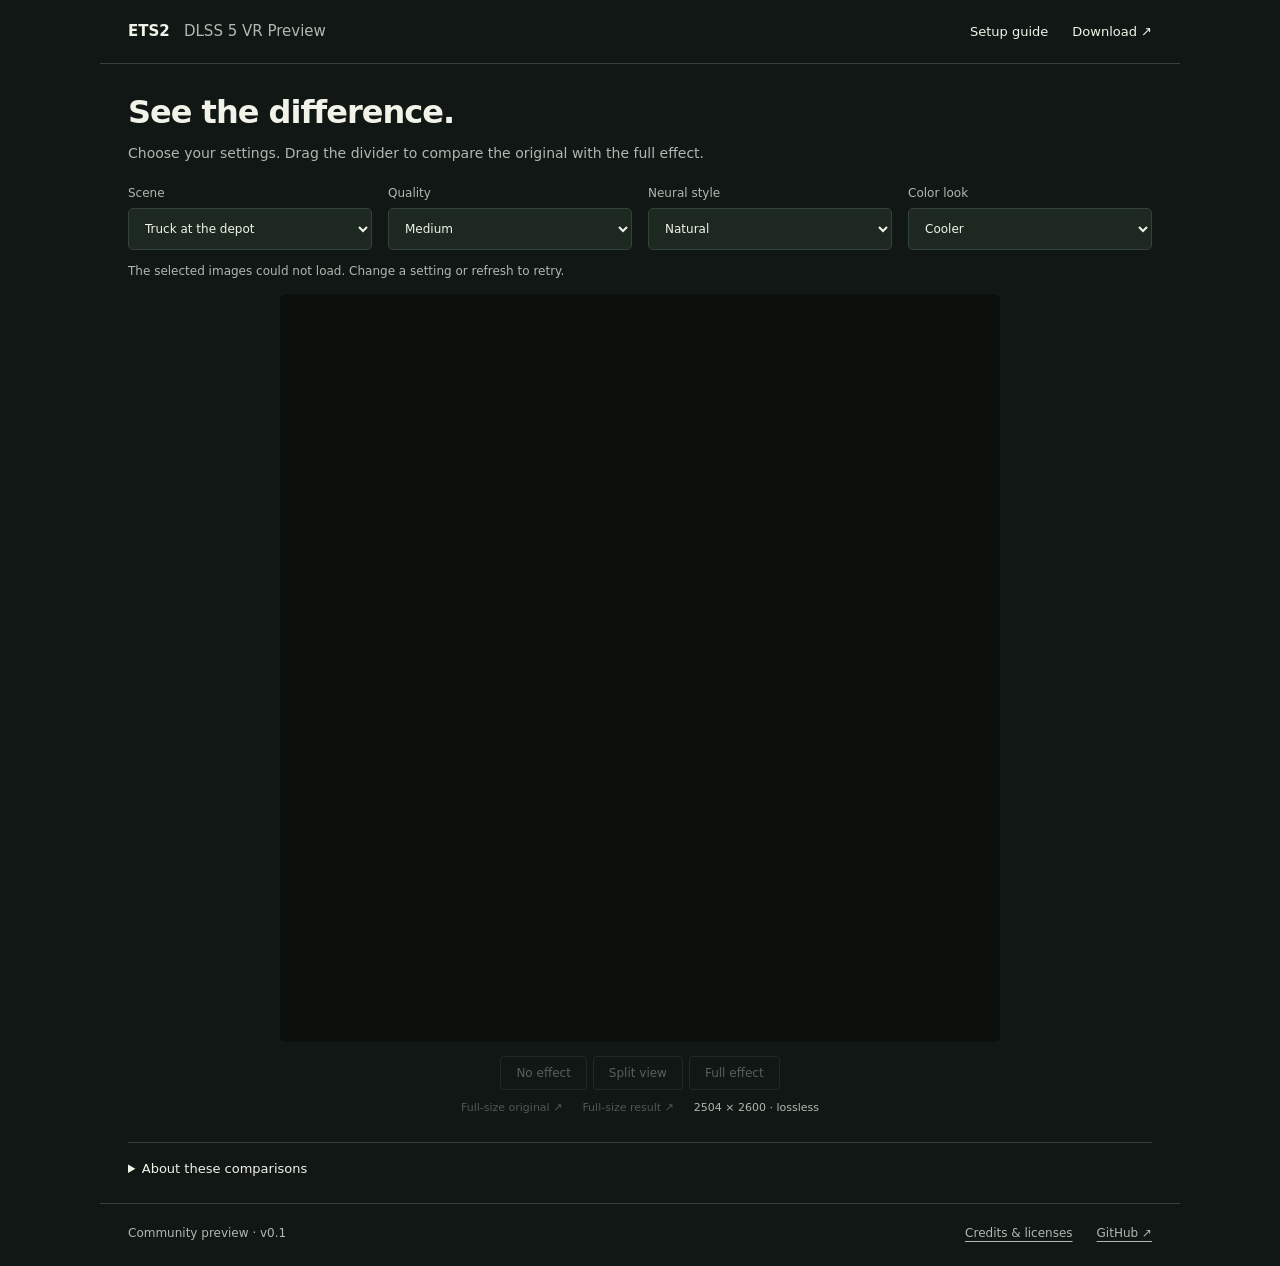
==== commit 6492378e: "Refresh comparison gallery with three new VR captures" ====
--- a/docs/index.html
+++ b/docs/index.html
@@ -1,12 +1,12 @@
 <!doctype html>
 <html lang="en"><head>
 <meta charset="utf-8"><meta name="viewport" content="width=device-width,initial-scale=1"><meta name="description" content="Choose a scene, quality, neural style and color look. Compare the original ETS2 VR frame with your complete DLSS 5 combination."><meta name="theme-color" content="#111714">
-<title>Compare · ETS2 DLSS 5 VR Preview</title><link rel="stylesheet" href="style.css?v=3"><script src="app.js?v=3" defer></script>
+<title>Compare · ETS2 DLSS 5 VR Preview</title><link rel="stylesheet" href="style.css?v=4"><script src="app.js?v=4" defer></script>
 </head><body>
 <header><a class="brand" href="./">ETS2 <span>DLSS 5 VR Preview</span></a><nav aria-label="Main"><a href="setup.html">Setup guide</a><a href="https://github.com/EinarEB/ETS2-DLSS-5-VR-Preview/releases/tag/v0.1">Download ↗</a></nav></header>
 <main><div class="intro"><h1>See the difference.</h1><p>Choose your settings. Drag the divider to compare the original with the full effect.</p></div>
 <form class="controls" aria-label="Comparison settings" onsubmit="return false">
-<label>Scene<select id="scene" disabled><option value="exterior">Outside the truck</option><option value="cab">Inside the cab</option></select></label>
+<label>Scene<select id="scene" disabled><option value="exterior">Truck at the depot</option><option value="cab">Inside the cab</option><option value="detail">Truck detail</option></select></label>
 <label>Quality<select id="quality" disabled><option value="low">Low</option><option value="medium" selected>Medium</option><option value="high">High</option><option value="ultra">Ultra</option></select></label>
 <label>Neural style<select id="style" disabled><option value="natural">Natural</option><option value="default">Default</option><option value="cinematic">Cinematic</option></select></label>
 <label>Color look<select id="look" disabled><option value="clean">Clean</option><option value="cooler" selected>Cooler</option><option value="cold">Cold</option></select></label>
@@ -14,6 +14,6 @@
 <p id="selection-status" role="status">Loading comparisons…</p><div id="comparison" aria-busy="true"></div>
 <div class="view-actions"><button id="show-original" disabled>No effect</button><button id="show-split" disabled>Split view</button><button id="show-result" disabled>Full effect</button></div>
 <div class="downloads"><a id="original-link">Full-size original ↗</a><a id="result-link">Full-size result ↗</a><span>2504 × 2600 · lossless</span></div>
-<details><summary>About these comparisons</summary><p>Each scene starts with one real VR frame captured with Snowymoon lighting. The original has no neural effect or extra color grading. The result combines your chosen quality, neural style and color look at 100% effect. All 72 combinations were rendered in advance; the slider reveals the two images.</p><p>Model preset 1 and intensity 2 are fixed. These are static replays with zero motion input, so they show appearance, not moving-headset stability or frame rate. <a href="assets/provenance.json">Processing details</a></p></details>
+<details><summary>About these comparisons</summary><p>Each scene starts with one real VR frame captured with Snowymoon lighting. The original has no neural effect or extra color grading. The result combines your chosen quality, neural style and color look at 100% effect. All 108 combinations were rendered in advance; the slider reveals the two images.</p><p>Model preset 1 and intensity 2 are fixed. These are static replays with zero motion input, so they show appearance, not moving-headset stability or frame rate. <a href="assets/provenance.json">Processing details</a></p></details>
 </main><footer><span>Community preview · v0.1</span><a href="credits.html">Credits & licenses</a><a href="https://github.com/EinarEB/ETS2-DLSS-5-VR-Preview">GitHub ↗</a></footer>
 <noscript><p>Enable JavaScript to choose and compare settings. <a href="assets/comparisons.json">Image index</a></p></noscript></body></html>
